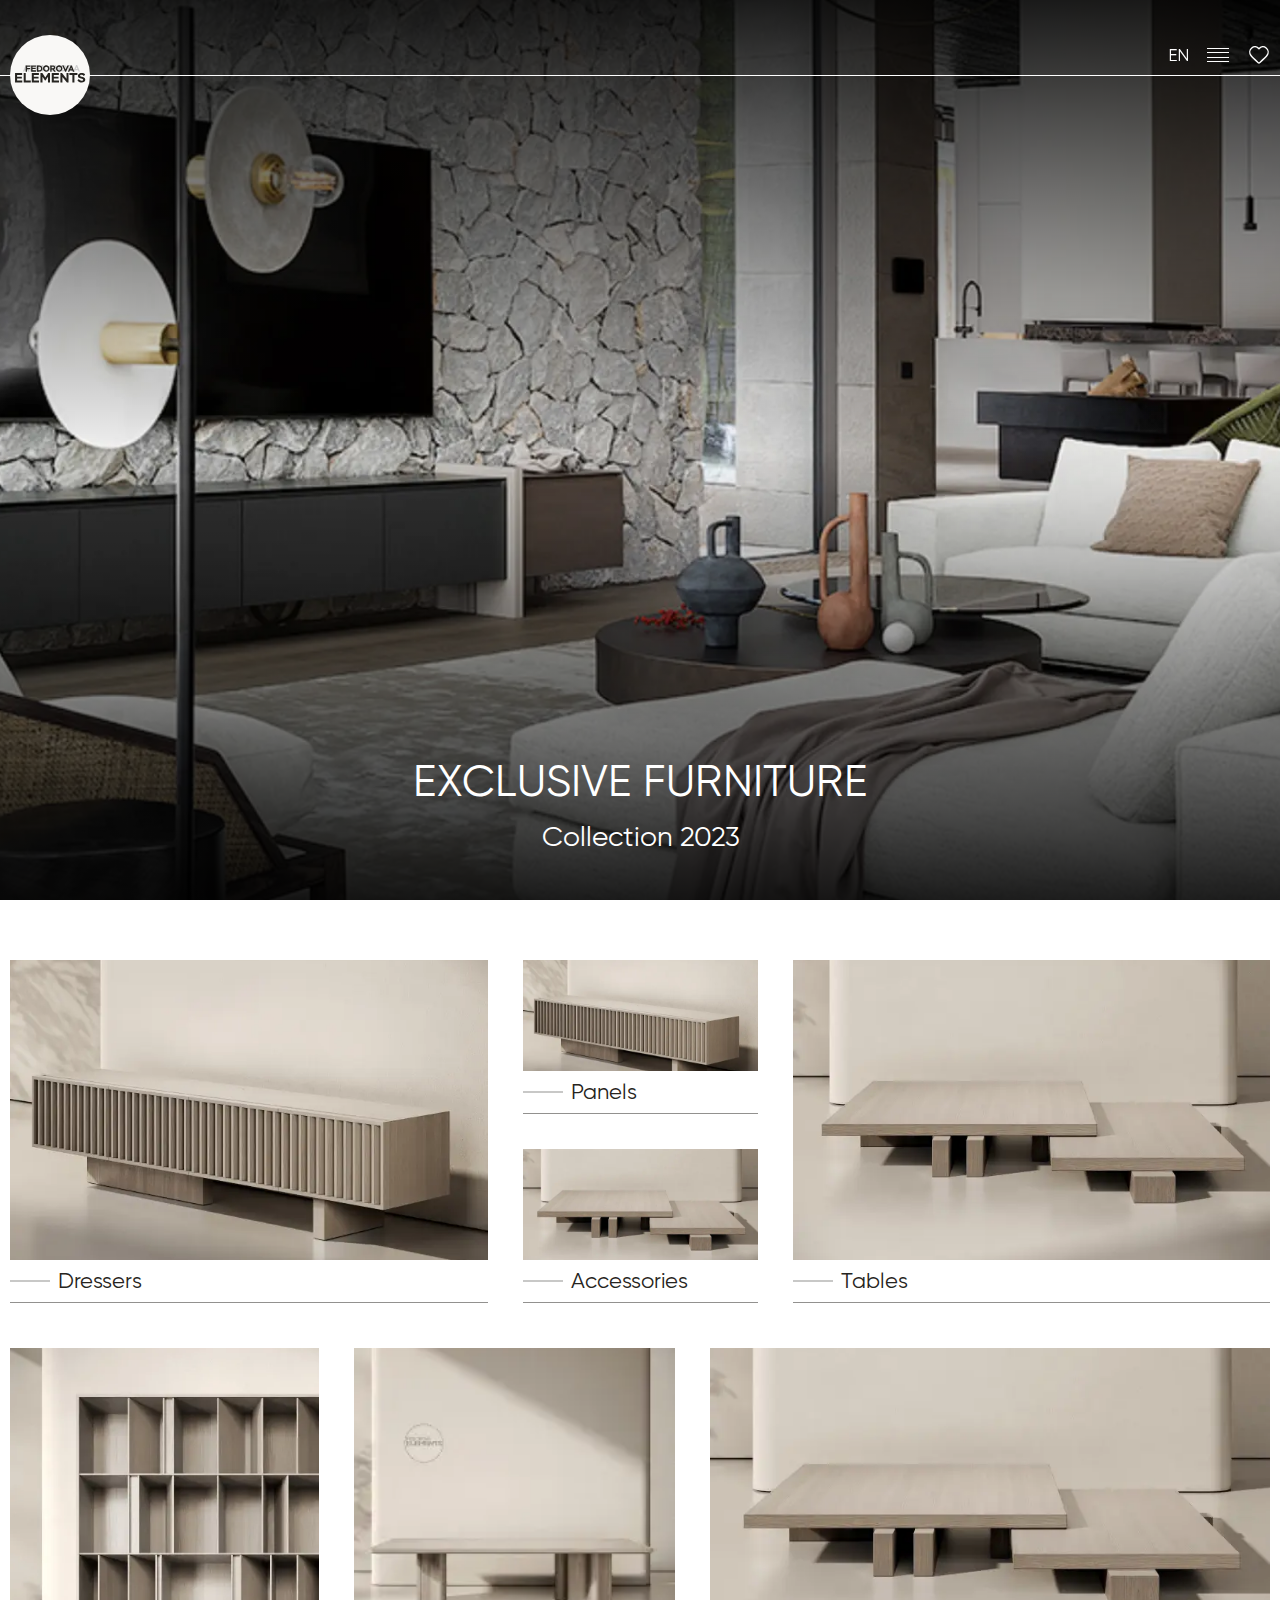
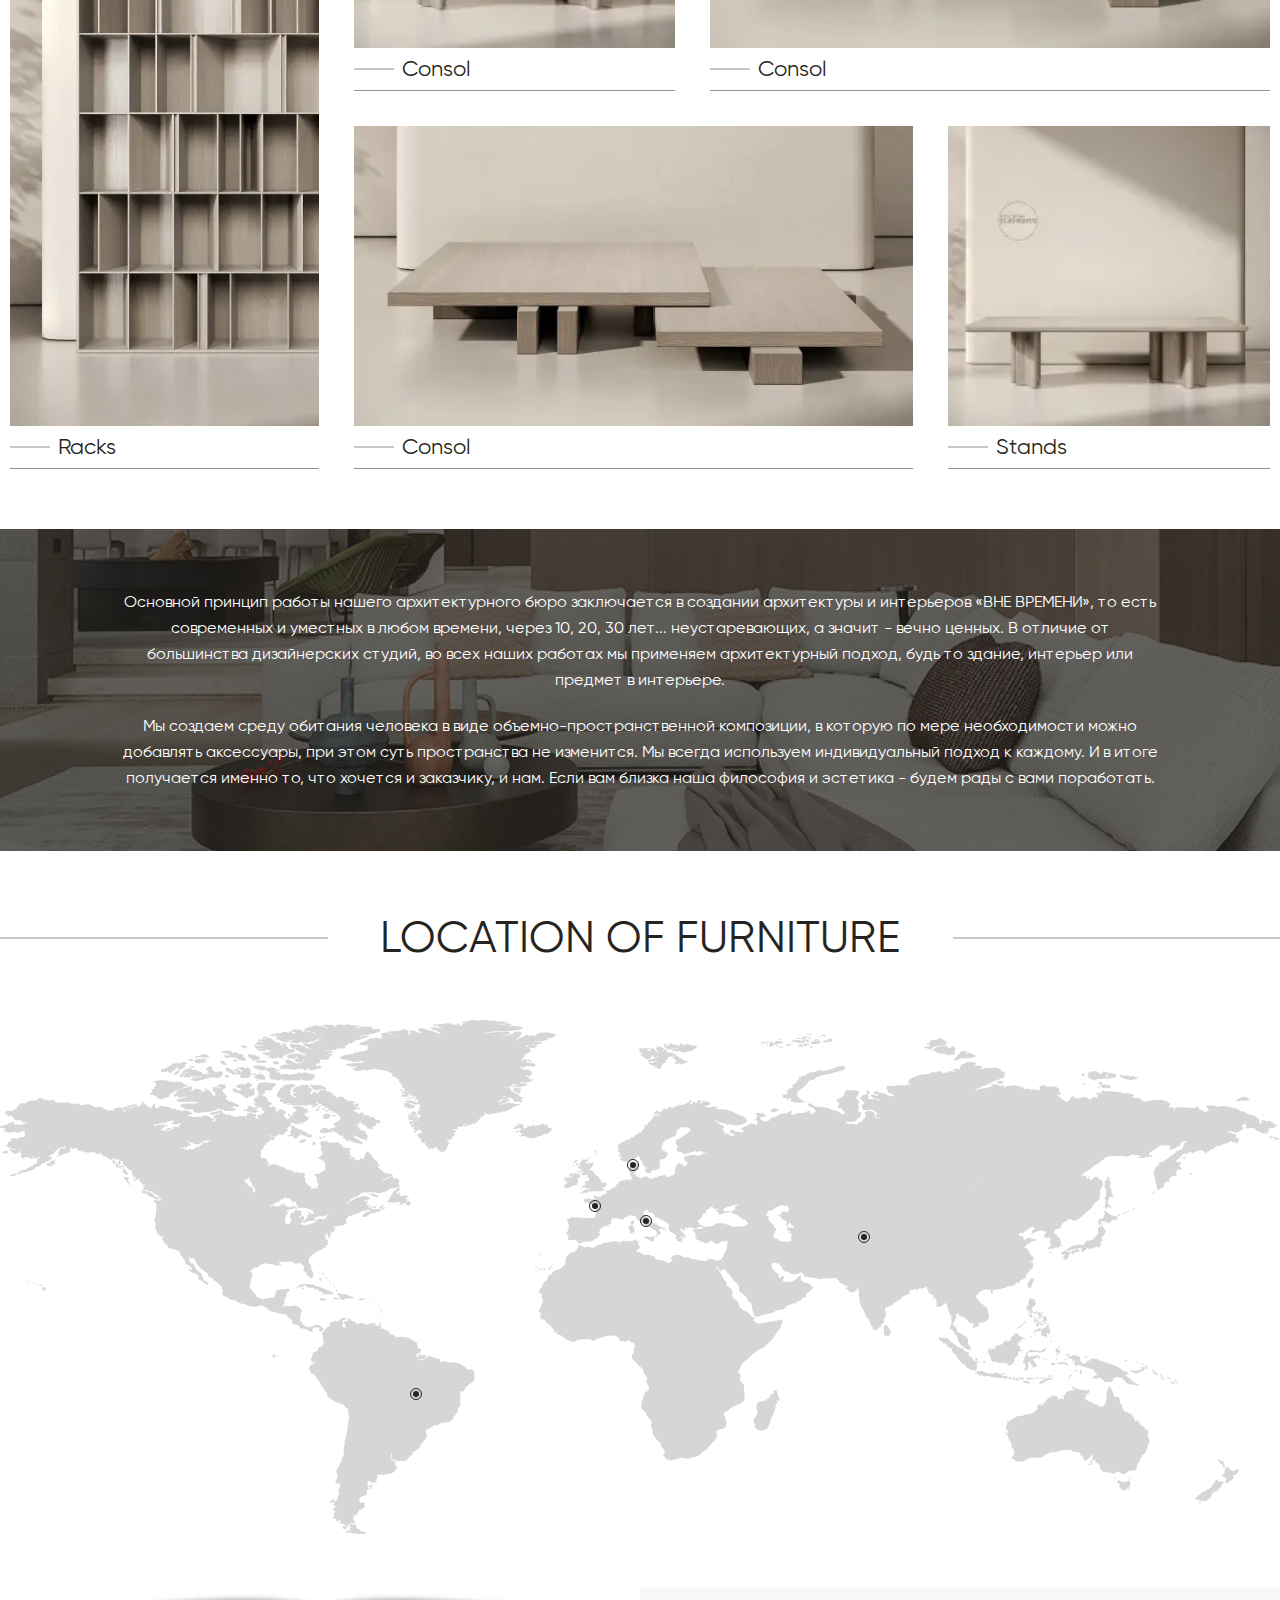
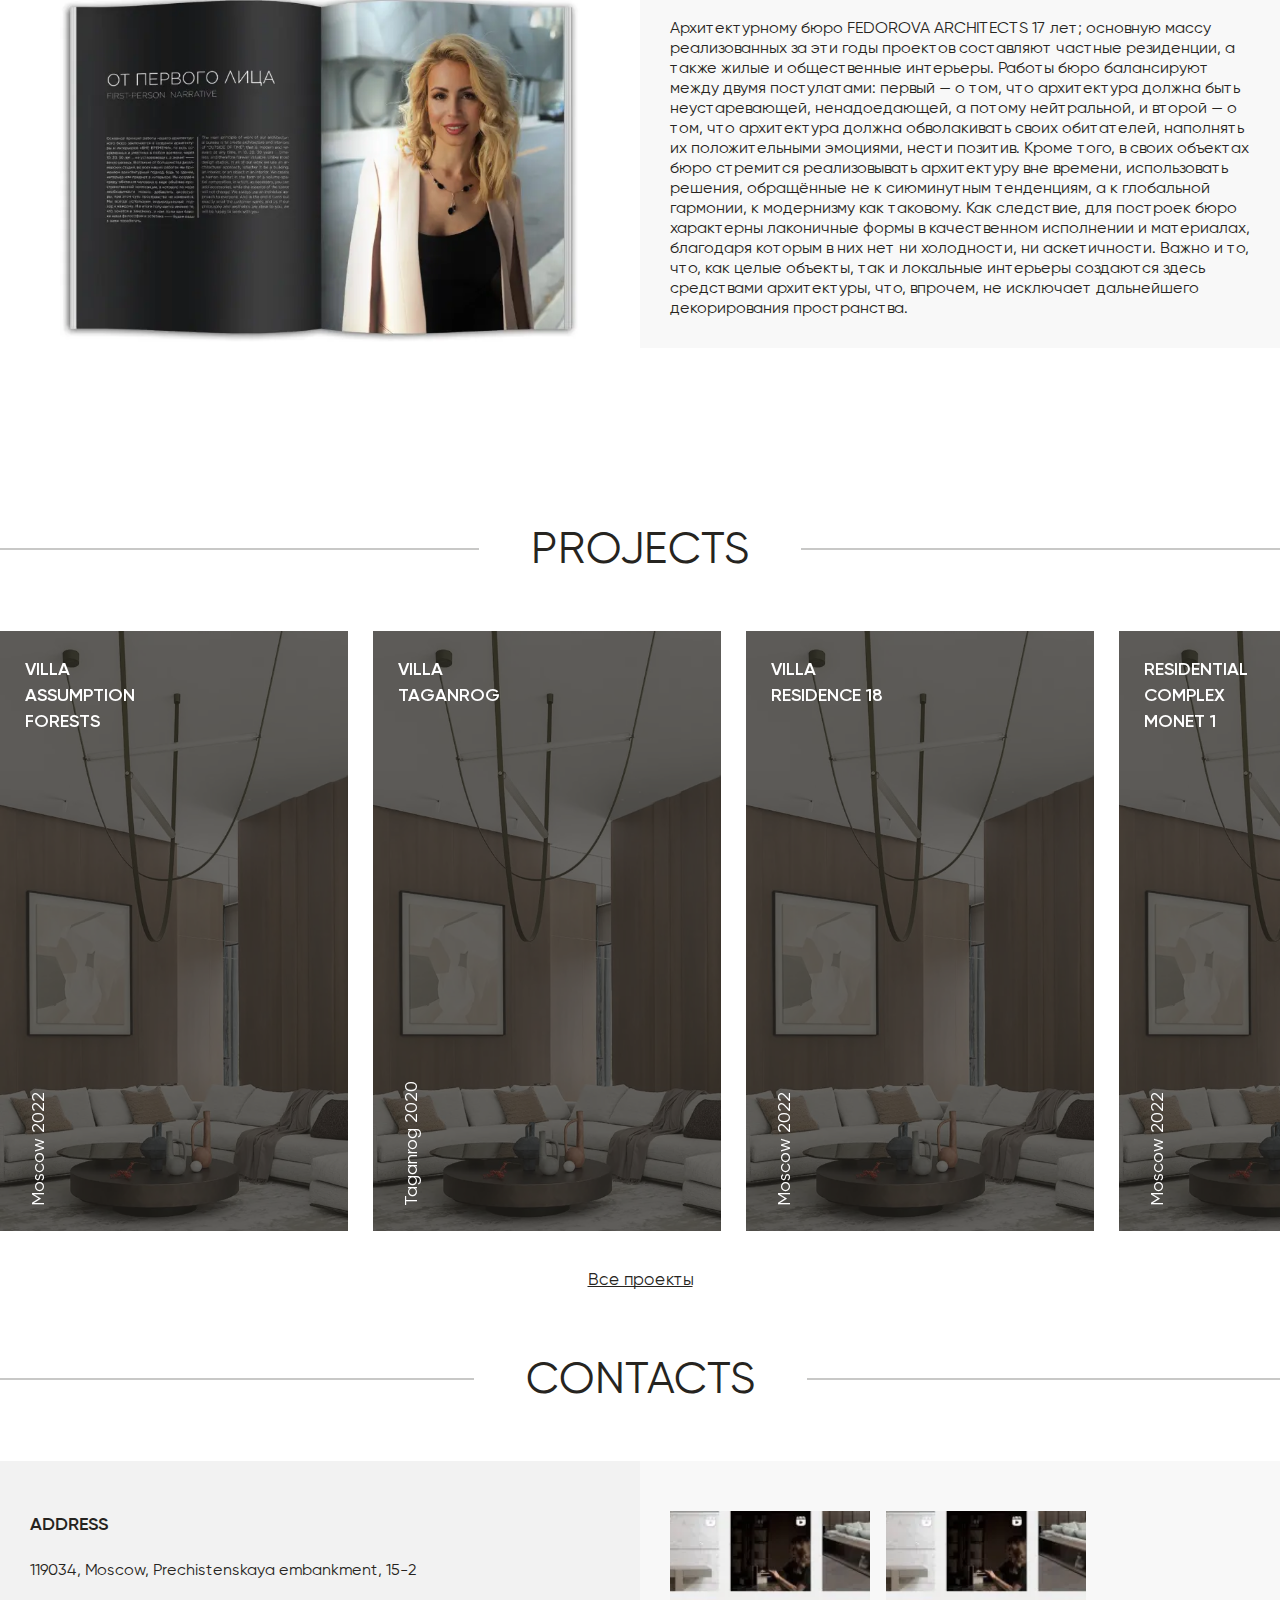
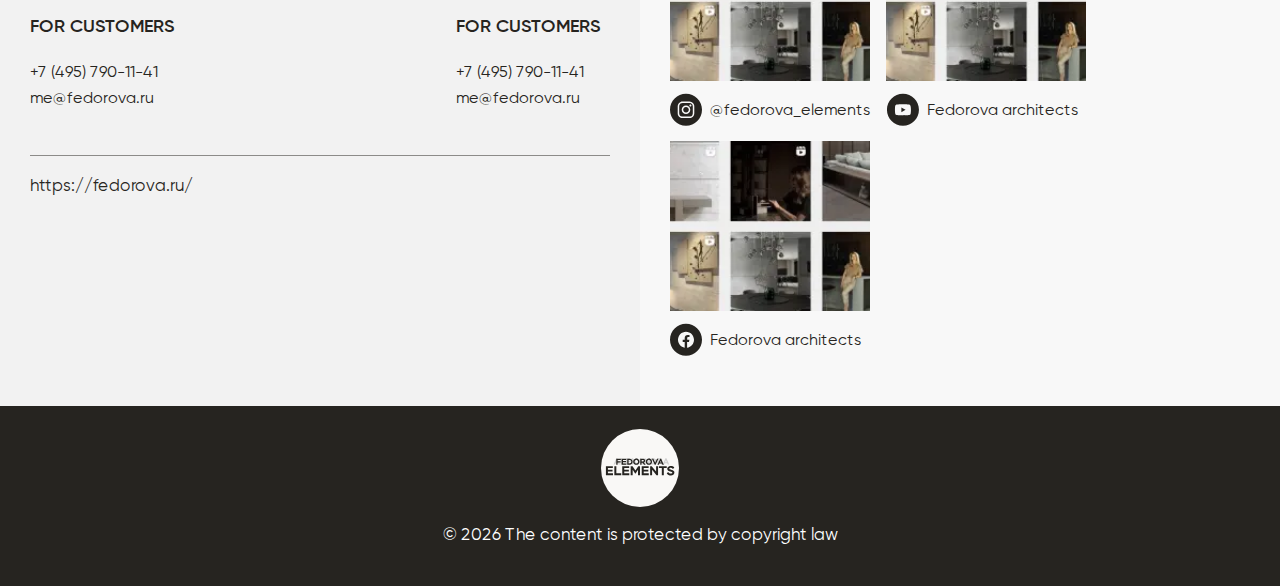
==== pages/index/index.html @ 6fd18b54 "first commit" ====
<!DOCTYPE html>
<html lang="ru">

<head>
    <meta charset="UTF-8" />
    <meta name="viewport" content="width=device-width, user-scalable=no, viewport-fit=cover" />
    <title>Main</title>

    <link rel="apple-touch-icon" sizes="180x180" href="../../img/favicon/apple-touch-icon.png">
    <link rel="icon" type="image/png" sizes="32x32" href="../../img/favicon/favicon-32x32.png">
    <link rel="icon" type="image/png" sizes="16x16" href="../../img/favicon/favicon-16x16.png">
    <link rel="manifest" href="../../img/favicon//site.webmanifest">
    <link rel="mask-icon" href="../../img/favicon/safari-pinned-tab.svg" color="#2f3c40">
    <meta name="msapplication-TileColor" content="#da532c">
    <meta name="theme-color" content="#ffffff">

    <link rel="stylesheet" type="text/css" href="../../fonts/stylesheet.css" />

    <link rel="stylesheet" type="text/css" href="../../libs/swiper/swiper-bundle.min.css" />
    <link rel="stylesheet" type="text/css" href="../../libs/selectric/selectric.css" />
    <link rel="stylesheet" type="text/css" href="../../libs/micromodal/micromodal.css" />
    <link rel="stylesheet" type="text/css" href="../../libs/fancybox/fancybox.css" />

    <link rel="stylesheet" type="text/css" href="../../css/style.css" />
</head>

<body>

    <div class="site-wrapper index-page">
        <header class="header">
            <div class="container">
                <div class="header__inner">
                    <div class="logo">
                        <picture class="picture">
                            <img class="logo-fixed" src="../../img/svg/logo-fixed.svg" alt="logo">
                            <img class="logo-static" src="../../img/svg/logo.svg" alt="logo">
                        </picture>
                    </div>

                    <div class="header-controls">
                        <div class="lang">
                            <span class="lang-text">EN</span>
                        </div>

                        <div class="burger">
                            <div class="burger-line"></div>
                            <div class="burger-line"></div>
                            <div class="burger-line"></div>
                            <div class="burger-line"></div>
                        </div>

                        <a class="btn-favorite">
                            <svg width="23" height="22" viewBox="0 0 23 22" fill="none"
                                xmlns="http://www.w3.org/2000/svg">
                                <path fill-rule="evenodd" clip-rule="evenodd"
                                    d="M11.9494 4.70783C10.1167 2.5652 7.06043 1.98884 4.76414 3.95085C2.46784 5.91285 2.14456 9.19323 3.94785 11.5137C5.30992 13.2664 9.17935 16.785 10.9913 18.402C11.3244 18.6992 11.491 18.8478 11.686 18.9063C11.8553 18.9571 12.0435 18.9571 12.2128 18.9063C12.4078 18.8478 12.5743 18.6992 12.9074 18.402C14.7194 16.785 18.5889 13.2664 19.9509 11.5137C21.7542 9.19323 21.4704 5.89221 19.1346 3.95085C16.7989 2.00948 13.7821 2.5652 11.9494 4.70783Z"
                                    stroke="white" stroke-width="1.375" stroke-linecap="round"
                                    stroke-linejoin="round" />
                            </svg>
                        </a>
                    </div>
                </div>
            </div>
        </header>
        <main class="main">
            <section class="grettings">

                <picture class="picture">
                    <source type="image/webp" srcset="../../img/bg-grettings.webp" />
                    <img src="../../img/bg-grettings.jpg" alt="">
                </picture>

                <div class="greettings__inner">
                    <div class="container">
                        <h1 class="caption caption--two">Exclusive furniture</h1>
                        <h2 class="caption caption--three">Collection 2023</h2>
                    </div>
                </div>

            </section>

            <section class="main-catalog">
                <div class="container">
                    <div class="grid-catalog grid-catalog-top">
                        <div class="grid-item">
                            <picture class='picture'>
                                <a href="#"></a>
                                <source type="image/webp" srcset="../../img/pic-catalog1.webp" />
                                <img src="../../img/pic-catalog1.jpg" alt="" />
                            </picture>
                            <span class="grid-item__name">Dressers</span>
                        </div>
                        <div class="grid-item grid-item--small">
                            <picture class='picture'>
                                <a href="#"></a>
                                <source type="image/webp" srcset="../../img/pic-catalog1.webp" />
                                <img src="../../img/pic-catalog1.jpg" alt="" />
                            </picture>
                            <span class="grid-item__name">Panels</span>
                        </div>
                        <div class="grid-item grid-item--small">
                            <picture class='picture'>
                                <a href="#"></a>
                                <source type="image/webp" srcset="../../img/pic-catalog2.webp" />
                                <img src="../../img/pic-catalog2.jpg" alt="" />
                            </picture>
                            <span class="grid-item__name">Accessories </span>
                        </div>
                        <div class="grid-item">
                            <picture class='picture'>
                                <a href="#"></a>
                                <source type="image/webp" srcset="../../img/pic-catalog2.webp" />
                                <img src="../../img/pic-catalog2.jpg" alt="" />
                            </picture>
                            <span class="grid-item__name">Tables</span>
                        </div>
                    </div>
                    <div class="grid-catalog grid-catalog-bottom">
                        <div class="grid-item grid-col-1">
                            <picture class='picture'>
                                <a href="#"></a>
                                <source type="image/webp" srcset="../../img/pic-catalog3.webp" />
                                <img src="../../img/pic-catalog3.jpg" alt="" />
                            </picture>
                            <span class="grid-item__name">Racks</span>
                        </div>
                        <div class="grid-item grid-col-2">
                            <picture class='picture'>
                                <a href="#"></a>
                                <source type="image/webp" srcset="../../img/pic-catalog4.webp" />
                                <img src="../../img/pic-catalog4.jpg" alt="" />
                            </picture>
                            <span class="grid-item__name">Consol</span>
                        </div>
                        <div class="grid-item grid-col-3">
                            <picture class='picture'>
                                <a href="#"></a>
                                <source type="image/webp" srcset="../../img/pic-catalog2.webp" />
                                <img src="../../img/pic-catalog2.jpg" alt="" />
                            </picture>
                            <span class="grid-item__name">Consol</span>
                        </div>
                        <div class="grid-item grid-col-4">
                            <picture class='picture'>
                                <a href="#"></a>
                                <source type="image/webp" srcset="../../img/pic-catalog2.webp" />
                                <img src="../../img/pic-catalog2.jpg" alt="" />
                            </picture>
                            <span class="grid-item__name">Consol</span>
                        </div>
                        <div class="grid-item grid-col-5">
                            <picture class='picture'>
                                <a href="#"></a>
                                <source type="image/webp" srcset="../../img/pic-catalog4.webp" />
                                <img src="../../img/pic-catalog4.jpg" alt="" />
                            </picture>
                            <span class="grid-item__name">Stands</span>
                        </div>
                    </div>
                </div>
            </section>

            <section class="text-simple" style="background-image: url(../../img/pic-text-simple2.webp);">
                <div class="container">
                    <div class="text-simple__content">
                        <p>Основной принцип работы нашего архитектурного бюро заключается в создании архитектуры и
                            интерьеров «ВНЕ ВРЕМЕНИ», то есть современных и уместных в любом времени, через 10, 20, 30
                            лет... неустаревающих, а значит - вечно ценных. В отличие от большинства дизайнерских
                            студий, во всех наших работах мы применяем архитектурный подход, будь то здание, интерьер
                            или предмет в интерьере.</p>

                        <p>Мы создаем среду обитания человека в виде объемно-пространственной композиции, в которую по
                            мере необходимости можно добавлять аксессуары, при этом суть пространства не изменится. Мы
                            всегда используем индивидуальный подход к каждому. И в итоге получается именно то, что
                            хочется и заказчику, и нам. Если вам близка наша философия и эстетика - будем рады с вами
                            поработать.</p>

                    </div>
                </div>
            </section>

            <section class="word-section">
                <div class="title-section">
                    <h2 class="caption caption--two">location of furniture</h2>
                </div>

                <div class="word-map">

                    <picture class="picture word-map__picture">
                        <img src="../../img/svg/map-word.svg" alt="">
                    </picture>

                    <div class="design-invis">
                        <div class="design-invis__item" style="left:32%;bottom:26%">
                            <div class="circle"></div>

                            <div class="designer-info">
                                <div class="designer-info__head">
                                    <button class="designer-info__close">
                                        <svg width="7" height="7" viewBox="0 0 7 7" fill="none"
                                            xmlns="http://www.w3.org/2000/svg">
                                            <path
                                                d="M0.244769 6.00468C0.11378 5.87743 0.117522 5.66036 0.244769 5.53312L2.63999 3.13415L0.244769 0.738924C0.117522 0.611677 0.117522 0.398353 0.244769 0.267364C0.372015 0.132632 0.592825 0.136375 0.720071 0.267364L3.1153 2.66259L5.51052 0.267364C5.63777 0.136375 5.85483 0.136375 5.98582 0.267364C6.11681 0.39461 6.11307 0.611677 5.98582 0.738924L3.5906 3.13415L5.98582 5.53312C6.11307 5.66036 6.11307 5.87369 5.98582 6.00468C5.85858 6.13567 5.63777 6.13192 5.51052 6.00468L3.1153 3.60945L0.720071 6.00468C0.592825 6.13192 0.375758 6.13192 0.244769 6.00468Z"
                                                fill="#262420" fill-opacity="0.5" />
                                        </svg>
                                    </button>
                                </div>

                                <div class="slider-picture">
                                    <div class="swiper-wrapper">
                                        <div class="swiper-slide">
                                            <picture class="picture designer-info__picture">
                                                <a href="../../img/pic-design1.webp" data-fancybox=""></a>
                                                <source type="image/webp" srcset="../../img/pic-design1.webp">
                                                <img src="../../img/pic-design1.jpg" alt="">
                                            </picture>
                                        </div>
                                        <div class="swiper-slide">
                                            <picture class="picture designer-info__picture">
                                                <a href="../../img/pic-design1.webp" data-fancybox=""></a>
                                                <source type="image/webp" srcset="../../img/pic-design1.webp">
                                                <img src="../../img/pic-design1.jpg" alt="">
                                            </picture>
                                        </div>
                                        <div class="swiper-slide">
                                            <picture class="picture designer-info__picture">
                                                <a href="../../img/pic-design1.webp" data-fancybox=""></a>
                                                <source type="image/webp" srcset="../../img/pic-design1.webp">
                                                <img src="../../img/pic-design1.jpg" alt="">
                                            </picture>
                                        </div>
                                    </div>
                                    <div class="swiper-pagination"></div>
                                </div>

                                <div class="designer-info__text">
                                    <span class="caption">Вилла Twin TWO</span>
                                    <p>Франция, 2020</p>
                                    <a href="#" class="designer-info__arrow">
                                        <svg width="8" height="14" viewBox="0 0 8 14" fill="none"
                                            xmlns="http://www.w3.org/2000/svg">
                                            <path
                                                d="M7.63278 7.05029C7.63278 7.24561 7.55466 7.41748 7.40622 7.56592L1.21872 13.6206C1.07809 13.7612 0.906219 13.8315 0.703094 13.8315C0.304657 13.8315 -0.00784302 13.5269 -0.00784302 13.1206C-0.00784302 12.9175 0.070282 12.7456 0.195282 12.6128L5.88278 7.05029L0.195282 1.48779C0.070282 1.35498 -0.00784302 1.17529 -0.00784302 0.97998C-0.00784302 0.57373 0.304657 0.269043 0.703094 0.269043C0.906219 0.269043 1.07809 0.339355 1.21872 0.472168L7.40622 6.53467C7.55466 6.67529 7.63278 6.85498 7.63278 7.05029Z"
                                                fill="#262420" />
                                        </svg>
                                    </a>
                                </div>
                            </div>
                        </div>
                        <div class="design-invis__item" style="left:46%;top:35%">
                            <div class="circle"></div>

                            <div class="designer-info">
                                <div class="designer-info__head">
                                    <button class="designer-info__close">
                                        <svg width="7" height="7" viewBox="0 0 7 7" fill="none"
                                            xmlns="http://www.w3.org/2000/svg">
                                            <path
                                                d="M0.244769 6.00468C0.11378 5.87743 0.117522 5.66036 0.244769 5.53312L2.63999 3.13415L0.244769 0.738924C0.117522 0.611677 0.117522 0.398353 0.244769 0.267364C0.372015 0.132632 0.592825 0.136375 0.720071 0.267364L3.1153 2.66259L5.51052 0.267364C5.63777 0.136375 5.85483 0.136375 5.98582 0.267364C6.11681 0.39461 6.11307 0.611677 5.98582 0.738924L3.5906 3.13415L5.98582 5.53312C6.11307 5.66036 6.11307 5.87369 5.98582 6.00468C5.85858 6.13567 5.63777 6.13192 5.51052 6.00468L3.1153 3.60945L0.720071 6.00468C0.592825 6.13192 0.375758 6.13192 0.244769 6.00468Z"
                                                fill="#262420" fill-opacity="0.5" />
                                        </svg>
                                    </button>
                                </div>

                                <div class="slider-picture">
                                    <div class="swiper-wrapper">
                                        <div class="swiper-slide">
                                            <picture class="picture designer-info__picture">
                                                <a href="../../img/pic-design1.webp" data-fancybox=""></a>
                                                <source type="image/webp" srcset="../../img/pic-design1.webp">
                                                <img src="../../img/pic-design1.jpg" alt="">
                                            </picture>
                                        </div>
                                        <div class="swiper-slide">
                                            <picture class="picture designer-info__picture">
                                                <a href="../../img/pic-design1.webp" data-fancybox=""></a>
                                                <source type="image/webp" srcset="../../img/pic-design1.webp">
                                                <img src="../../img/pic-design1.jpg" alt="">
                                            </picture>
                                        </div>
                                        <div class="swiper-slide">
                                            <picture class="picture designer-info__picture">
                                                <a href="../../img/pic-design1.webp" data-fancybox=""></a>
                                                <source type="image/webp" srcset="../../img/pic-design1.webp">
                                                <img src="../../img/pic-design1.jpg" alt="">
                                            </picture>
                                        </div>
                                    </div>
                                    <div class="swiper-pagination"></div>
                                </div>

                                <div class="designer-info__text">
                                    <span class="caption">Вилла Twin TWO</span>
                                    <p>Франция, 2020</p>
                                    <a href="#" class="designer-info__arrow">
                                        <svg width="8" height="14" viewBox="0 0 8 14" fill="none"
                                            xmlns="http://www.w3.org/2000/svg">
                                            <path
                                                d="M7.63278 7.05029C7.63278 7.24561 7.55466 7.41748 7.40622 7.56592L1.21872 13.6206C1.07809 13.7612 0.906219 13.8315 0.703094 13.8315C0.304657 13.8315 -0.00784302 13.5269 -0.00784302 13.1206C-0.00784302 12.9175 0.070282 12.7456 0.195282 12.6128L5.88278 7.05029L0.195282 1.48779C0.070282 1.35498 -0.00784302 1.17529 -0.00784302 0.97998C-0.00784302 0.57373 0.304657 0.269043 0.703094 0.269043C0.906219 0.269043 1.07809 0.339355 1.21872 0.472168L7.40622 6.53467C7.55466 6.67529 7.63278 6.85498 7.63278 7.05029Z"
                                                fill="#262420" />
                                        </svg>
                                    </a>
                                </div>
                            </div>
                        </div>
                        <div class="design-invis__item" style="left:49%;top:27%">
                            <div class="circle"></div>

                            <div class="designer-info">
                                <div class="designer-info__head">
                                    <button class="designer-info__close">
                                        <svg width="7" height="7" viewBox="0 0 7 7" fill="none"
                                            xmlns="http://www.w3.org/2000/svg">
                                            <path
                                                d="M0.244769 6.00468C0.11378 5.87743 0.117522 5.66036 0.244769 5.53312L2.63999 3.13415L0.244769 0.738924C0.117522 0.611677 0.117522 0.398353 0.244769 0.267364C0.372015 0.132632 0.592825 0.136375 0.720071 0.267364L3.1153 2.66259L5.51052 0.267364C5.63777 0.136375 5.85483 0.136375 5.98582 0.267364C6.11681 0.39461 6.11307 0.611677 5.98582 0.738924L3.5906 3.13415L5.98582 5.53312C6.11307 5.66036 6.11307 5.87369 5.98582 6.00468C5.85858 6.13567 5.63777 6.13192 5.51052 6.00468L3.1153 3.60945L0.720071 6.00468C0.592825 6.13192 0.375758 6.13192 0.244769 6.00468Z"
                                                fill="#262420" fill-opacity="0.5" />
                                        </svg>
                                    </button>
                                </div>

                                <div class="slider-picture">
                                    <div class="swiper-wrapper">
                                        <div class="swiper-slide">
                                            <picture class="picture designer-info__picture">
                                                <a href="../../img/pic-design1.webp" data-fancybox=""></a>
                                                <source type="image/webp" srcset="../../img/pic-design1.webp">
                                                <img src="../../img/pic-design1.jpg" alt="">
                                            </picture>
                                        </div>
                                        <div class="swiper-slide">
                                            <picture class="picture designer-info__picture">
                                                <a href="../../img/pic-design1.webp" data-fancybox=""></a>
                                                <source type="image/webp" srcset="../../img/pic-design1.webp">
                                                <img src="../../img/pic-design1.jpg" alt="">
                                            </picture>
                                        </div>
                                        <div class="swiper-slide">
                                            <picture class="picture designer-info__picture">
                                                <a href="../../img/pic-design1.webp" data-fancybox=""></a>
                                                <source type="image/webp" srcset="../../img/pic-design1.webp">
                                                <img src="../../img/pic-design1.jpg" alt="">
                                            </picture>
                                        </div>
                                    </div>
                                    <div class="swiper-pagination"></div>
                                </div>

                                <div class="designer-info__text">
                                    <span class="caption">Вилла Twin TWO</span>
                                    <p>Франция, 2020</p>
                                    <a href="#" class="designer-info__arrow">
                                        <svg width="8" height="14" viewBox="0 0 8 14" fill="none"
                                            xmlns="http://www.w3.org/2000/svg">
                                            <path
                                                d="M7.63278 7.05029C7.63278 7.24561 7.55466 7.41748 7.40622 7.56592L1.21872 13.6206C1.07809 13.7612 0.906219 13.8315 0.703094 13.8315C0.304657 13.8315 -0.00784302 13.5269 -0.00784302 13.1206C-0.00784302 12.9175 0.070282 12.7456 0.195282 12.6128L5.88278 7.05029L0.195282 1.48779C0.070282 1.35498 -0.00784302 1.17529 -0.00784302 0.97998C-0.00784302 0.57373 0.304657 0.269043 0.703094 0.269043C0.906219 0.269043 1.07809 0.339355 1.21872 0.472168L7.40622 6.53467C7.55466 6.67529 7.63278 6.85498 7.63278 7.05029Z"
                                                fill="#262420" />
                                        </svg>
                                    </a>
                                </div>
                            </div>
                        </div>
                        <div class="design-invis__item" style="left:50%;top:38%">
                            <div class="circle"></div>

                            <div class="designer-info">
                                <div class="designer-info__head">
                                    <button class="designer-info__close">
                                        <svg width="7" height="7" viewBox="0 0 7 7" fill="none"
                                            xmlns="http://www.w3.org/2000/svg">
                                            <path
                                                d="M0.244769 6.00468C0.11378 5.87743 0.117522 5.66036 0.244769 5.53312L2.63999 3.13415L0.244769 0.738924C0.117522 0.611677 0.117522 0.398353 0.244769 0.267364C0.372015 0.132632 0.592825 0.136375 0.720071 0.267364L3.1153 2.66259L5.51052 0.267364C5.63777 0.136375 5.85483 0.136375 5.98582 0.267364C6.11681 0.39461 6.11307 0.611677 5.98582 0.738924L3.5906 3.13415L5.98582 5.53312C6.11307 5.66036 6.11307 5.87369 5.98582 6.00468C5.85858 6.13567 5.63777 6.13192 5.51052 6.00468L3.1153 3.60945L0.720071 6.00468C0.592825 6.13192 0.375758 6.13192 0.244769 6.00468Z"
                                                fill="#262420" fill-opacity="0.5" />
                                        </svg>
                                    </button>
                                </div>

                                <div class="slider-picture">
                                    <div class="swiper-wrapper">
                                        <div class="swiper-slide">
                                            <picture class="picture designer-info__picture">
                                                <a href="../../img/pic-design1.webp" data-fancybox=""></a>
                                                <source type="image/webp" srcset="../../img/pic-design1.webp">
                                                <img src="../../img/pic-design1.jpg" alt="">
                                            </picture>
                                        </div>
                                        <div class="swiper-slide">
                                            <picture class="picture designer-info__picture">
                                                <a href="../../img/pic-design1.webp" data-fancybox=""></a>
                                                <source type="image/webp" srcset="../../img/pic-design1.webp">
                                                <img src="../../img/pic-design1.jpg" alt="">
                                            </picture>
                                        </div>
                                        <div class="swiper-slide">
                                            <picture class="picture designer-info__picture">
                                                <a href="../../img/pic-design1.webp" data-fancybox=""></a>
                                                <source type="image/webp" srcset="../../img/pic-design1.webp">
                                                <img src="../../img/pic-design1.jpg" alt="">
                                            </picture>
                                        </div>
                                    </div>
                                    <div class="swiper-pagination"></div>
                                </div>

                                <div class="designer-info__text">
                                    <span class="caption">Вилла Twin TWO</span>
                                    <p>Франция, 2020</p>
                                    <a href="#" class="designer-info__arrow">
                                        <svg width="8" height="14" viewBox="0 0 8 14" fill="none"
                                            xmlns="http://www.w3.org/2000/svg">
                                            <path
                                                d="M7.63278 7.05029C7.63278 7.24561 7.55466 7.41748 7.40622 7.56592L1.21872 13.6206C1.07809 13.7612 0.906219 13.8315 0.703094 13.8315C0.304657 13.8315 -0.00784302 13.5269 -0.00784302 13.1206C-0.00784302 12.9175 0.070282 12.7456 0.195282 12.6128L5.88278 7.05029L0.195282 1.48779C0.070282 1.35498 -0.00784302 1.17529 -0.00784302 0.97998C-0.00784302 0.57373 0.304657 0.269043 0.703094 0.269043C0.906219 0.269043 1.07809 0.339355 1.21872 0.472168L7.40622 6.53467C7.55466 6.67529 7.63278 6.85498 7.63278 7.05029Z"
                                                fill="#262420" />
                                        </svg>
                                    </a>
                                </div>
                            </div>
                        </div>
                        <div class="design-invis__item" style="right:32%;top:41%">
                            <div class="circle"></div>

                            <div class="designer-info">
                                <div class="designer-info__head">
                                    <button class="designer-info__close">
                                        <svg width="7" height="7" viewBox="0 0 7 7" fill="none"
                                            xmlns="http://www.w3.org/2000/svg">
                                            <path
                                                d="M0.244769 6.00468C0.11378 5.87743 0.117522 5.66036 0.244769 5.53312L2.63999 3.13415L0.244769 0.738924C0.117522 0.611677 0.117522 0.398353 0.244769 0.267364C0.372015 0.132632 0.592825 0.136375 0.720071 0.267364L3.1153 2.66259L5.51052 0.267364C5.63777 0.136375 5.85483 0.136375 5.98582 0.267364C6.11681 0.39461 6.11307 0.611677 5.98582 0.738924L3.5906 3.13415L5.98582 5.53312C6.11307 5.66036 6.11307 5.87369 5.98582 6.00468C5.85858 6.13567 5.63777 6.13192 5.51052 6.00468L3.1153 3.60945L0.720071 6.00468C0.592825 6.13192 0.375758 6.13192 0.244769 6.00468Z"
                                                fill="#262420" fill-opacity="0.5" />
                                        </svg>
                                    </button>
                                </div>

                                <div class="slider-picture">
                                    <div class="swiper-wrapper">
                                        <div class="swiper-slide">
                                            <picture class="picture designer-info__picture">
                                                <a href="../../img/pic-design1.webp" data-fancybox=""></a>
                                                <source type="image/webp" srcset="../../img/pic-design1.webp">
                                                <img src="../../img/pic-design1.jpg" alt="">
                                            </picture>
                                        </div>
                                        <div class="swiper-slide">
                                            <picture class="picture designer-info__picture">
                                                <a href="../../img/pic-design1.webp" data-fancybox=""></a>
                                                <source type="image/webp" srcset="../../img/pic-design1.webp">
                                                <img src="../../img/pic-design1.jpg" alt="">
                                            </picture>
                                        </div>
                                        <div class="swiper-slide">
                                            <picture class="picture designer-info__picture">
                                                <a href="../../img/pic-design1.webp" data-fancybox=""></a>
                                                <source type="image/webp" srcset="../../img/pic-design1.webp">
                                                <img src="../../img/pic-design1.jpg" alt="">
                                            </picture>
                                        </div>
                                    </div>
                                    <div class="swiper-pagination"></div>
                                </div>

                                <div class="designer-info__text">
                                    <span class="caption">Вилла Twin TWO</span>
                                    <p>Франция, 2020</p>
                                    <a href="#" class="designer-info__arrow">
                                        <svg width="8" height="14" viewBox="0 0 8 14" fill="none"
                                            xmlns="http://www.w3.org/2000/svg">
                                            <path
                                                d="M7.63278 7.05029C7.63278 7.24561 7.55466 7.41748 7.40622 7.56592L1.21872 13.6206C1.07809 13.7612 0.906219 13.8315 0.703094 13.8315C0.304657 13.8315 -0.00784302 13.5269 -0.00784302 13.1206C-0.00784302 12.9175 0.070282 12.7456 0.195282 12.6128L5.88278 7.05029L0.195282 1.48779C0.070282 1.35498 -0.00784302 1.17529 -0.00784302 0.97998C-0.00784302 0.57373 0.304657 0.269043 0.703094 0.269043C0.906219 0.269043 1.07809 0.339355 1.21872 0.472168L7.40622 6.53467C7.55466 6.67529 7.63278 6.85498 7.63278 7.05029Z"
                                                fill="#262420" />
                                        </svg>
                                    </a>
                                </div>
                            </div>
                        </div>
                    </div>
                </div>

                <div class="magazine-section">
                    <div class="magazine-block">
                        <div class="magazine-block__picture">
                            <picture class='picture'>
                                <source type="image/webp" srcset="../../img/pic-book.webp" />
                                <img src="../../img/pic-book.jpg" alt="" />
                            </picture>
                        </div>

                        <div class="magazine-block__text">
                            <p>Архитектурному бюро FEDOROVA ARCHITECTS 17 лет; основную массу реализованных за эти годы
                                проектов составляют частные резиденции, а также жилые и общественные интерьеры. Работы
                                бюро балансируют между двумя постулатами: первый — о том, что архитектура должна быть
                                неустаревающей, ненадоедающей, а потому нейтральной, и второй — о том, что архитектура
                                должна обволакивать своих обитателей, наполнять их положительными эмоциями, нести
                                позитив. Кроме того, в своих объектах бюро стремится реализовывать архитектуру вне
                                времени, использовать решения, обращённые не к сиюминутным тенденциям, а к глобальной
                                гармонии, к модернизму как таковому. Как следствие, для построек бюро характерны
                                лаконичные формы в качественном исполнении и материалах, благодаря которым в них нет ни
                                холодности, ни аскетичности. Важно и то, что, как целые объекты, так и локальные
                                интерьеры создаются здесь средствами архитектуры, что, впрочем, не исключает дальнейшего
                                декорирования пространства.</p>
                        </div>
                    </div>
                </div>
            </section>

            <section class="projects-section">
                <div class="title-section">
                    <h2 class="caption caption--two">projects</h2>
                </div>

                <div class="projects-slider swaiper">
                    <div class="swiper-wrapper">
                        <div class="swiper-slide">
                            <a href="#"></a>
                            <div class="projects-slider__content">
                                <span class="projects-slider__name">Villa
                                    Assumption
                                    forests</span>

                                <span class="projects-slider__desc">Moscow 2022</span>
                            </div>

                            <picture class='picture'>
                                <source type="image/webp" srcset="../../img/pic-projects1.webp" />
                                <img src="../../img/pic-projects1.jpg" alt="" />
                            </picture>
                        </div>
                        <div class="swiper-slide">
                            <a href="#"></a>
                            <div class="projects-slider__content">
                                <span class="projects-slider__name">Villa
                                    Taganrog</span>

                                <span class="projects-slider__desc">Taganrog 2020</span>
                            </div>

                            <picture class='picture'>
                                <source type="image/webp" srcset="../../img/pic-projects1.webp" />
                                <img src="../../img/pic-projects1.jpg" alt="" />
                            </picture>
                        </div>
                        <div class="swiper-slide">
                            <a href="#"></a>
                            <div class="projects-slider__content">
                                <span class="projects-slider__name">Villa
                                    Residence 18</span>

                                <span class="projects-slider__desc">Moscow 2022</span>
                            </div>

                            <picture class='picture'>
                                <source type="image/webp" srcset="../../img/pic-projects1.webp" />
                                <img src="../../img/pic-projects1.jpg" alt="" />
                            </picture>
                        </div>
                        <div class="swiper-slide">
                            <a href="#"></a>
                            <div class="projects-slider__content">
                                <span class="projects-slider__name">residential
                                    complex
                                    Monet 1</span>

                                <span class="projects-slider__desc">Moscow 2022</span>
                            </div>

                            <picture class='picture'>
                                <source type="image/webp" srcset="../../img/pic-projects1.webp" />
                                <img src="../../img/pic-projects1.jpg" alt="" />
                            </picture>
                        </div>
                        <div class="swiper-slide">
                            <a href="#"></a>
                            <div class="projects-slider__content">
                                <span class="projects-slider__name">Villa
                                    Assumption
                                    forests</span>

                                <span class="projects-slider__desc">Moscow 2022</span>
                            </div>

                            <picture class='picture'>
                                <source type="image/webp" srcset="../../img/pic-projects1.webp" />
                                <img src="../../img/pic-projects1.jpg" alt="" />
                            </picture>
                        </div>
                    </div>
                </div>

                <div class="projects-section__controls">
                    <a href="#">Все проекты</a>
                </div>
            </section>

            <section class="contacts-section">
                <div class="title-section">
                    <h2 class="caption caption--two">Contacts</h2>
                </div>

                <div class="contacts-section__left">
                    <div class="contacts-col">
                        <span class="contacts-col__title">address</span>
                        <span class="contacts-col__txt">119034, Moscow,
                            Prechistenskaya
                            embankment, 15-2</span>
                    </div>
                    <div class="contacts-col">
                        <span class="contacts-col__title">FOR CUSTOMERS</span>
                        <a href="tel:74957901141">+7 (495) 790-11-41</a>
                        <a href="mailto:me@fedorova.ru">me@fedorova.ru</a>
                    </div>
                    <div class="contacts-col">
                        <span class="contacts-col__title">FOR CUSTOMERS</span>
                        <a href="tel:74957901141">+7 (495) 790-11-41</a>
                        <a href="mailto:me@fedorova.ru">me@fedorova.ru</a>
                    </div>

                    <div class="contacts-row">
                        <a href="https://fedorova.ru/">https://fedorova.ru/</a>
                    </div>
                </div>
                <div class="contacts-section__right">
                    <ul>
                        <li>
                            <picture class='picture'>
                                <source type="image/webp" srcset="../../img/pic-contacts.webp" />
                                <img src="../../img/pic-contacts.jpg" alt="" />
                            </picture>
                            <div class="link">
                                <svg width="32" height="33" viewBox="0 0 32 33" fill="none"
                                    xmlns="http://www.w3.org/2000/svg">
                                    <path
                                        d="M16 19.5945C14.5 19.5945 13.2 18.3945 13.2 16.7945C13.2 15.2945 14.4 13.9945 16 13.9945C17.5 13.9945 18.8 15.1945 18.8 16.7945C18.8 18.2945 17.5 19.5945 16 19.5945Z"
                                        fill="#262420" />
                                    <path fill-rule="evenodd" clip-rule="evenodd"
                                        d="M19.4 9.99452H12.6C11.8 10.0945 11.4 10.1945 11.1 10.2945C10.7 10.3945 10.4 10.5945 10.1 10.8945C9.86261 11.1319 9.75045 11.3693 9.61489 11.6562C9.57916 11.7318 9.5417 11.8111 9.5 11.8945C9.48453 11.9409 9.46667 11.9897 9.44752 12.042C9.34291 12.3279 9.2 12.7183 9.2 13.3945V20.1945C9.3 20.9945 9.4 21.3945 9.5 21.6945C9.6 22.0945 9.8 22.3945 10.1 22.6945C10.3374 22.9319 10.5748 23.0441 10.8617 23.1796C10.9374 23.2154 11.0165 23.2528 11.1 23.2945C11.1464 23.31 11.1952 23.3279 11.2475 23.347C11.5333 23.4516 11.9238 23.5945 12.6 23.5945H19.4C20.2 23.4945 20.6 23.3945 20.9 23.2945C21.3 23.1945 21.6 22.9945 21.9 22.6945C22.1374 22.4571 22.2495 22.2198 22.3851 21.9328C22.4209 21.8572 22.4583 21.778 22.5 21.6945C22.5155 21.6481 22.5333 21.5993 22.5525 21.547C22.6571 21.2612 22.8 20.8708 22.8 20.1945V13.3945C22.7 12.5945 22.6 12.1945 22.5 11.8945C22.4 11.4945 22.2 11.1945 21.9 10.8945C21.6626 10.6571 21.4252 10.545 21.1383 10.4094C21.0627 10.3737 20.9833 10.3362 20.9 10.2945C20.8536 10.2791 20.8048 10.2612 20.7525 10.242C20.4667 10.1374 20.0762 9.99452 19.4 9.99452ZM16 12.4945C13.6 12.4945 11.7 14.3945 11.7 16.7945C11.7 19.1945 13.6 21.0945 16 21.0945C18.4 21.0945 20.3 19.1945 20.3 16.7945C20.3 14.3945 18.4 12.4945 16 12.4945ZM21.4 12.3945C21.4 12.9468 20.9523 13.3945 20.4 13.3945C19.8477 13.3945 19.4 12.9468 19.4 12.3945C19.4 11.8422 19.8477 11.3945 20.4 11.3945C20.9523 11.3945 21.4 11.8422 21.4 12.3945Z"
                                        fill="#262420" />
                                    <path fill-rule="evenodd" clip-rule="evenodd"
                                        d="M0 16.7945C0 7.95797 7.16344 0.794525 16 0.794525C24.8366 0.794525 32 7.95797 32 16.7945C32 25.6311 24.8366 32.7945 16 32.7945C7.16344 32.7945 0 25.6311 0 16.7945ZM12.6 8.49452H19.4C20.3 8.59452 20.9 8.69452 21.4 8.89452C22 9.19452 22.4 9.39452 22.9 9.89452C23.4 10.3945 23.7 10.8945 23.9 11.3945C24.1 11.8945 24.3 12.4945 24.3 13.3945V20.1945C24.2 21.0945 24.1 21.6945 23.9 22.1945C23.6 22.7945 23.4 23.1945 22.9 23.6945C22.4 24.1945 21.9 24.4945 21.4 24.6945C20.9 24.8945 20.3 25.0945 19.4 25.0945H12.6C11.7 24.9945 11.1 24.8945 10.6 24.6945C10 24.3945 9.6 24.1945 9.1 23.6945C8.6 23.1945 8.3 22.6945 8.1 22.1945C7.9 21.6945 7.7 21.0945 7.7 20.1945V13.3945C7.8 12.4945 7.9 11.8945 8.1 11.3945C8.4 10.7945 8.6 10.3945 9.1 9.89452C9.6 9.39452 10.1 9.09452 10.6 8.89452C11.1 8.69452 11.7 8.49452 12.6 8.49452Z"
                                        fill="#262420" />
                                </svg>
                                <a href="#">@fedorova_elements</a>
                            </div>
                        </li>
                        <li>
                            <picture class='picture'>
                                <source type="image/webp" srcset="../../img/pic-contacts.webp" />
                                <img src="../../img/pic-contacts.jpg" alt="" />
                            </picture>
                            <div class="link">
                                <svg width="33" height="33" viewBox="0 0 33 33" fill="none"
                                    xmlns="http://www.w3.org/2000/svg">
                                    <path d="M19.5498 16.7945L15.3498 14.3945V19.1945L19.5498 16.7945Z"
                                        fill="#262420" />
                                    <path fill-rule="evenodd" clip-rule="evenodd"
                                        d="M0.949768 16.7945C0.949768 7.95797 8.11321 0.794525 16.9498 0.794525C25.7863 0.794525 32.9498 7.95797 32.9498 16.7945C32.9498 25.6311 25.7863 32.7945 16.9498 32.7945C8.11321 32.7945 0.949768 25.6311 0.949768 16.7945ZM23.1498 11.4945C23.8498 11.6945 24.3498 12.1945 24.5498 12.8945C24.9498 14.1945 24.9498 16.7945 24.9498 16.7945C24.9498 16.7945 24.9498 19.3945 24.6498 20.6945C24.4498 21.3945 23.9498 21.8945 23.2498 22.0945C21.9498 22.3945 16.9498 22.3945 16.9498 22.3945C16.9498 22.3945 11.8498 22.3945 10.6498 22.0945C9.94977 21.8945 9.44977 21.3945 9.24977 20.6945C8.94977 19.3945 8.94977 16.7945 8.94977 16.7945C8.94977 16.7945 8.94977 14.1945 9.14977 12.8945C9.34976 12.1945 9.84977 11.6945 10.5498 11.4945C11.8498 11.1945 16.8498 11.1945 16.8498 11.1945C16.8498 11.1945 21.9498 11.1945 23.1498 11.4945Z"
                                        fill="#262420" />
                                </svg>
                                <a href="#">Fedorova architects</a>
                            </div>
                        </li>
                        <li>
                            <picture class='picture'>
                                <source type="image/webp" srcset="../../img/pic-contacts.webp" />
                                <img src="../../img/pic-contacts.jpg" alt="" />
                            </picture>
                            <div class="link">
                                <svg width="32" height="33" viewBox="0 0 32 33" fill="none"
                                    xmlns="http://www.w3.org/2000/svg">
                                    <path fill-rule="evenodd" clip-rule="evenodd"
                                        d="M0 16.7945C0 7.95797 7.16344 0.794525 16 0.794525C24.8366 0.794525 32 7.95797 32 16.7945C32 25.6311 24.8366 32.7945 16 32.7945C7.16344 32.7945 0 25.6311 0 16.7945ZM16 8.79453C20.4 8.79453 24 12.3945 24 16.7945C24 20.7945 21.1 24.1945 17.1 24.7945V19.0945H19L19.4 16.7945H17.2V15.2945C17.2 14.6945 17.5 14.0945 18.5 14.0945H19.5V12.0945C19.5 12.0945 18.6 11.8945 17.7 11.8945C15.9 11.8945 14.7 12.9945 14.7 14.9945V16.7945H12.7V19.0945H14.7V24.6945C10.9 24.0945 8 20.7945 8 16.7945C8 12.3945 11.6 8.79453 16 8.79453Z"
                                        fill="#262420" />
                                </svg>
                                <a href="#">Fedorova architects</a>
                            </div>
                        </li>
                        <li class="mobile">
                            <picture class='picture'>
                                <source type="image/webp" srcset="../../img/pic-contacts.webp" />
                                <img src="../../img/pic-contacts.jpg" alt="" />
                            </picture>
                            <div class="link">
                                <svg width="32" height="33" viewBox="0 0 32 33" fill="none"
                                    xmlns="http://www.w3.org/2000/svg">
                                    <path fill-rule="evenodd" clip-rule="evenodd"
                                        d="M0 16.7945C0 7.95797 7.16344 0.794525 16 0.794525C24.8366 0.794525 32 7.95797 32 16.7945C32 25.6311 24.8366 32.7945 16 32.7945C7.16344 32.7945 0 25.6311 0 16.7945ZM16 8.79453C20.4 8.79453 24 12.3945 24 16.7945C24 20.7945 21.1 24.1945 17.1 24.7945V19.0945H19L19.4 16.7945H17.2V15.2945C17.2 14.6945 17.5 14.0945 18.5 14.0945H19.5V12.0945C19.5 12.0945 18.6 11.8945 17.7 11.8945C15.9 11.8945 14.7 12.9945 14.7 14.9945V16.7945H12.7V19.0945H14.7V24.6945C10.9 24.0945 8 20.7945 8 16.7945C8 12.3945 11.6 8.79453 16 8.79453Z"
                                        fill="#262420" />
                                </svg>
                                <a href="https://fedorova.ru/">https://fedorova.ru/</a>
                            </div>
                        </li>
                    </ul>
                </div>
            </section>
        </main>
        <footer class="footer">
            <div class="logo">
                <picture class="picture">
                    <img class="logo-static" src="../../img/svg/logo.svg" alt="logo">
                </picture>
            </div>

            <div class="copyRight">
                <span> &copy; <span class="thisYear"></span> The content is protected by copyright law</span>
            </div>
        </footer>
    </div>

    <div class="menu">
        <div class="container">
            <div class="menu-row">
                <div class="menu-col">
                    <a href="#" class="menu-link active">Catalog</a>
                    <ul class="menu-sub opened">
                        <li><a href="#" class="menu-sub__link">Table</a></li>
                        <li><a href="#" class="menu-sub__link">Konsol</a></li>
                        <li><a href="#" class="menu-sub__link">Dressers</a></li>
                        <li><a href="#" class="menu-sub__link">Panels</a></li>
                        <li><a href="#" class="menu-sub__link">Racks</a></li>
                        <li><a href="#" class="menu-sub__link">Accessories</a></li>
                    </ul>
                </div>
                <div class="menu-col">
                    <a href="#" class="menu-link">Projects</a>
                </div>
                <div class="menu-col">
                    <a href="#" class="menu-link">Favourites</a>
                </div>
                <div class="menu-col">
                    <a href="#" class="menu-link">Contacts</a>
                </div>
            </div>
        </div>

        <button class="btn-close-menu">
            <svg width="24" height="24" viewBox="0 0 24 24" fill="none" xmlns="http://www.w3.org/2000/svg">
                <path d="M18 6L6 18M6 6L18 18" stroke="white" stroke-linecap="round" stroke-linejoin="round" />
            </svg>
        </button>

    </div>

    <script src="../../libs/jquery/jquery-3.6.4.min.js"></script>
    <script src="../../libs/swiper/swiper-bundle.min.js"></script>
    <script src="../../libs/selectric/jquery.selectric.min.js"></script>
    <script src="../../libs/micromodal/micromodal.min.js"></script>
    <script src="../../libs/tabslet/jquery.tabslet.min.js"></script>
    <script src="../../libs/fancybox/fancybox.umd.js"></script>
    <script src="../../libs/inputmask/jquery.inputmask.min.js"></script>
    <script src="../../js/main.js"></script>
    <script src="index.js"></script>
</body>

</html>
---- fonts/stylesheet.css ----
@font-face {
    font-family: 'Gilroy';
    src: url('Gilroy-LightItalic.eot');
    src: local('Gilroy Light Italic'), local('Gilroy-LightItalic'),
        url('Gilroy-LightItalic.eot?#iefix') format('embedded-opentype'),
        url('Gilroy-LightItalic.woff') format('woff'),
        url('Gilroy-LightItalic.ttf') format('truetype');
    font-weight: 300;
    font-style: italic;
}

@font-face {
    font-family: 'Gilroy';
    src: url('Gilroy-BoldItalic.eot');
    src: local('Gilroy Bold Italic'), local('Gilroy-BoldItalic'),
        url('Gilroy-BoldItalic.eot?#iefix') format('embedded-opentype'),
        url('Gilroy-BoldItalic.woff') format('woff'),
        url('Gilroy-BoldItalic.ttf') format('truetype');
    font-weight: bold;
    font-style: italic;
}

@font-face {
    font-family: 'Gilroy';
    src: url('Gilroy-SemiBold.eot');
    src: local('Gilroy SemiBold'), local('Gilroy-SemiBold'),
        url('Gilroy-SemiBold.eot?#iefix') format('embedded-opentype'),
        url('Gilroy-SemiBold.woff') format('woff'),
        url('Gilroy-SemiBold.ttf') format('truetype');
    font-weight: 600;
    font-style: normal;
}


@font-face {
    font-family: 'Gilroy';
    src: url('Gilroy-SemiBoldItalic.eot');
    src: local('Gilroy SemiBold Italic'), local('Gilroy-SemiBoldItalic'),
        url('Gilroy-SemiBoldItalic.eot?#iefix') format('embedded-opentype'),
        url('Gilroy-SemiBoldItalic.woff') format('woff'),
        url('Gilroy-SemiBoldItalic.ttf') format('truetype');
    font-weight: 600;
    font-style: italic;
}

@font-face {
    font-family: 'Gilroy';
    src: url('Gilroy-Light.eot');
    src: local('Gilroy Light'), local('Gilroy-Light'),
        url('Gilroy-Light.eot?#iefix') format('embedded-opentype'),
        url('Gilroy-Light.woff') format('woff'),
        url('Gilroy-Light.ttf') format('truetype');
    font-weight: 300;
    font-style: normal;
}

@font-face {
    font-family: 'Gilroy';
    src: url('Gilroy-MediumItalic.eot');
    src: local('Gilroy Medium Italic'), local('Gilroy-MediumItalic'),
        url('Gilroy-MediumItalic.eot?#iefix') format('embedded-opentype'),
        url('Gilroy-MediumItalic.woff') format('woff'),
        url('Gilroy-MediumItalic.ttf') format('truetype');
    font-weight: 500;
    font-style: italic;
}

@font-face {
    font-family: 'Gilroy';
    src: url('Gilroy-Regular.eot');
    src: local('Gilroy Regular'), local('Gilroy-Regular'),
        url('Gilroy-Regular.eot?#iefix') format('embedded-opentype'),
        url('Gilroy-Regular.woff') format('woff'),
        url('Gilroy-Regular.ttf') format('truetype');
    font-weight: normal;
    font-style: normal;
}


@font-face {
    font-family: 'Gilroy';
    src: url('Gilroy-Medium.eot');
    src: local('Gilroy Medium'), local('Gilroy-Medium'),
        url('Gilroy-Medium.eot?#iefix') format('embedded-opentype'),
        url('Gilroy-Medium.woff') format('woff'),
        url('Gilroy-Medium.ttf') format('truetype');
    font-weight: 500;
    font-style: normal;
}

@font-face {
    font-family: 'Gilroy';
    src: url('Gilroy-RegularItalic.eot');
    src: local('Gilroy Regular Italic'), local('Gilroy-RegularItalic'),
        url('Gilroy-RegularItalic.eot?#iefix') format('embedded-opentype'),
        url('Gilroy-RegularItalic.woff') format('woff'),
        url('Gilroy-RegularItalic.ttf') format('truetype');
    font-weight: normal;
    font-style: italic;
}


@font-face {
    font-family: 'Gilroy';
    src: url('Gilroy-Bold.eot');
    src: local('Gilroy Bold'), local('Gilroy-Bold'),
        url('Gilroy-Bold.eot?#iefix') format('embedded-opentype'),
        url('Gilroy-Bold.woff') format('woff'),
        url('Gilroy-Bold.ttf') format('truetype');
    font-weight: bold;
    font-style: normal;
}
---- libs/selectric/selectric.css ----
/*======================================
  Selectric v1.13.0
======================================*/

.selectric-wrapper {
  position: relative;
  cursor: pointer;
}

.selectric-responsive {
  width: 100%;
}

.selectric {
  border: 1px solid #DDD;
  border-radius: 0px;
  background: #F8F8F8;
  position: relative;
  overflow: hidden;
}

.selectric .label {
  display: block;
  white-space: nowrap;
  overflow: hidden;
  text-overflow: ellipsis;
  margin: 0 38px 0 10px;
  font-size: 12px;
  line-height: 38px;
  color: #444;
  height: 38px;
  -webkit-user-select: none;
     -moz-user-select: none;
      -ms-user-select: none;
          user-select: none;
}

.selectric .button {
  display: block;
  position: absolute;
  right: 0;
  top: 0;
  width: 38px;
  height: 38px;
  line-height: 38px;
  background-color: #F8f8f8;
  color: #BBB;
  text-align: center;
  font: 0/0 a;
  *font: 20px/38px Lucida Sans Unicode, Arial Unicode MS, Arial;
}

.selectric .button:after {
  content: " ";
  position: absolute;
  top: 0;
  right: 0;
  bottom: 0;
  left: 0;
  margin: auto;
  width: 0;
  height: 0;
  border: 4px solid transparent;
  border-top-color: #BBB;
  border-bottom: none;
}

.selectric-focus .selectric {
  border-color: #aaaaaa;
}

.selectric-hover .selectric {
  border-color: #c4c4c4;
}

.selectric-hover .selectric .button {
  color: #a2a2a2;
}

.selectric-hover .selectric .button:after {
  border-top-color: #a2a2a2;
}

.selectric-open {
  z-index: 9999;
}

.selectric-open .selectric {
  border-color: #c4c4c4;
}

.selectric-open .selectric-items {
  display: block;
}

.selectric-disabled {
  filter: alpha(opacity=50);
  opacity: 0.5;
  cursor: default;
  -webkit-user-select: none;
     -moz-user-select: none;
      -ms-user-select: none;
          user-select: none;
}

.selectric-hide-select {
  position: relative;
  overflow: hidden;
  width: 0;
  height: 0;
}

.selectric-hide-select select {
  position: absolute;
  left: -100%;
}

.selectric-hide-select.selectric-is-native {
  position: absolute;
  width: 100%;
  height: 100%;
  z-index: 10;
}

.selectric-hide-select.selectric-is-native select {
  position: absolute;
  top: 0;
  left: 0;
  right: 0;
  height: 100%;
  width: 100%;
  border: none;
  z-index: 1;
  box-sizing: border-box;
  opacity: 0;
}

.selectric-input {
  position: absolute !important;
  top: 0 !important;
  left: 0 !important;
  overflow: hidden !important;
  clip: rect(0, 0, 0, 0) !important;
  margin: 0 !important;
  padding: 0 !important;
  width: 1px !important;
  height: 1px !important;
  outline: none !important;
  border: none !important;
  *font: 0/0 a !important;
  background: none !important;
}

.selectric-temp-show {
  position: absolute !important;
  visibility: hidden !important;
  display: block !important;
}

/* Items box */
.selectric-items {
  display: none;
  position: absolute;
  top: 100%;
  left: 0;
  background: #F8F8F8;
  border: 1px solid #c4c4c4;
  z-index: -1;
  box-shadow: 0 0 10px -6px;
}

.selectric-items .selectric-scroll {
  height: 100%;
  overflow: auto;
}

.selectric-above .selectric-items {
  top: auto;
  bottom: 100%;
}

.selectric-items ul, .selectric-items li {
  list-style: none;
  padding: 0;
  margin: 0;
  font-size: 12px;
  line-height: 20px;
  min-height: 20px;
}

.selectric-items li {
  display: block;
  padding: 10px;
  color: #666;
  cursor: pointer;
}

.selectric-items li.selected {
  background: #E0E0E0;
  color: #444;
}

.selectric-items li.highlighted {
  background: #D0D0D0;
  color: #444;
}

.selectric-items li:hover {
  background: #D5D5D5;
  color: #444;
}

.selectric-items .disabled {
  filter: alpha(opacity=50);
  opacity: 0.5;
  cursor: default !important;
  background: none !important;
  color: #666 !important;
  -webkit-user-select: none;
     -moz-user-select: none;
      -ms-user-select: none;
          user-select: none;
}

.selectric-items .selectric-group .selectric-group-label {
  font-weight: bold;
  padding-left: 10px;
  cursor: default;
  -webkit-user-select: none;
     -moz-user-select: none;
      -ms-user-select: none;
          user-select: none;
  background: none;
  color: #444;
}

.selectric-items .selectric-group.disabled li {
  filter: alpha(opacity=100);
  opacity: 1;
}

.selectric-items .selectric-group li {
  padding-left: 25px;
}
---- libs/micromodal/micromodal.css ----
/**************************\
  Basic Modal Styles
\**************************/

.modal {
  font-family: -apple-system,BlinkMacSystemFont,avenir next,avenir,helvetica neue,helvetica,ubuntu,roboto,noto,segoe ui,arial,sans-serif;
}

.modal__overlay {
  position: fixed;
  top: 0;
  left: 0;
  right: 0;
  bottom: 0;
  background: rgba(0,0,0,0.6);
  display: flex;
  justify-content: center;
  align-items: center;
}

.modal__container {
  background-color: #fff;
  padding: 30px;
  max-width: 500px;
  max-height: 100vh;
  border-radius: 4px;
  overflow-y: auto;
  box-sizing: border-box;
}

.modal__header {
  display: flex;
  justify-content: space-between;
  align-items: center;
}

.modal__title {
  margin-top: 0;
  margin-bottom: 0;
  font-weight: 600;
  font-size: 1.25rem;
  line-height: 1.25;
  color: #00449e;
  box-sizing: border-box;
}

.modal__close {
  background: transparent;
  border: 0;
}

.modal__header .modal__close:before { content: "\2715"; }

.modal__content {
  margin-top: 2rem;
  margin-bottom: 2rem;
  line-height: 1.5;
  color: rgba(0,0,0,.8);
}

.modal__btn {
  font-size: .875rem;
  padding-left: 1rem;
  padding-right: 1rem;
  padding-top: .5rem;
  padding-bottom: .5rem;
  background-color: #e6e6e6;
  color: rgba(0,0,0,.8);
  border-radius: .25rem;
  border-style: none;
  border-width: 0;
  cursor: pointer;
  -webkit-appearance: button;
  text-transform: none;
  overflow: visible;
  line-height: 1.15;
  margin: 0;
  will-change: transform;
  -moz-osx-font-smoothing: grayscale;
  -webkit-backface-visibility: hidden;
  backface-visibility: hidden;
  -webkit-transform: translateZ(0);
  transform: translateZ(0);
  transition: -webkit-transform .25s ease-out;
  transition: transform .25s ease-out;
  transition: transform .25s ease-out,-webkit-transform .25s ease-out;
}

.modal__btn:focus, .modal__btn:hover {
  -webkit-transform: scale(1.05);
  transform: scale(1.05);
}

.modal__btn-primary {
  background-color: #00449e;
  color: #fff;
}



/**************************\
  Demo Animation Style
\**************************/
@keyframes mmfadeIn {
    from { opacity: 0; }
      to { opacity: 1; }
}

@keyframes mmfadeOut {
    from { opacity: 1; }
      to { opacity: 0; }
}

@keyframes mmslideIn {
  from { transform: translateY(15%); }
    to { transform: translateY(0); }
}

@keyframes mmslideOut {
    from { transform: translateY(0); }
    to { transform: translateY(-10%); }
}

.micromodal-slide {
  display: none;
}

.micromodal-slide.is-open {
  display: block;
}

.micromodal-slide[aria-hidden="false"] .modal__overlay {
  animation: mmfadeIn .3s cubic-bezier(0.0, 0.0, 0.2, 1);
}

.micromodal-slide[aria-hidden="false"] .modal__container {
  animation: mmslideIn .3s cubic-bezier(0, 0, .2, 1);
}

.micromodal-slide[aria-hidden="true"] .modal__overlay {
  animation: mmfadeOut .3s cubic-bezier(0.0, 0.0, 0.2, 1);
}

.micromodal-slide[aria-hidden="true"] .modal__container {
  animation: mmslideOut .3s cubic-bezier(0, 0, .2, 1);
}

.micromodal-slide .modal__container,
.micromodal-slide .modal__overlay {
  will-change: transform;
}
---- css/style.css ----
*,
*:before,
*:after {
  -webkit-box-sizing: border-box;
  -moz-box-sizing: border-box;
  box-sizing: border-box;
  -webkit-text-size-adjust: 100%;
  -moz-text-size-adjust: 100%;
  -ms-text-size-adjust: 100%;
}

html {
  padding: env(safe-area-inset);
}

html,
body {
  -webkit-box-sizing: border-box;
  -moz-box-sizing: border-box;
  box-sizing: border-box;
  -webkit-text-size-adjust: 100%;
  -moz-text-size-adjust: 100%;
  -ms-text-size-adjust: 100%;
  scroll-behavior: smooth;
  margin: 0 auto !important;
}

body {
  margin: 0 auto;
  padding: 0px;
  -webkit-outline: none;
  outline: none;
  position: relative;
  min-width: 320px;
  max-height: 1000000px;
  min-height: 100vh;
  text-decoration-skip: objects;
  -webkit-font-smoothing: antialiased;
  -webkit-tap-highlight-color: transparent;
}

:focus,
:active,
:hover,
:link {
  -webkit-tap-highlight-color: rgba(0, 0, 0, 0) !important;
  -webkit-focus-ring-color: rgba(0, 0, 0, 0) !important;
  -webkit-outline: none;
  outline: none;
}

ul,
ol {
  list-style-position: inside;
  list-style-type: none;
  padding: 0;
  margin: 0;
  text-align: left;
}

li {
  height: auto;
}

h1,
h2,
h3,
h4,
h5,
h6,
p {
  margin: 0;
}

iframe {
  display: block;
  border: none;
}

img {
  display: block;
  border: none;
  max-width: 100%;
}

textarea {
  white-space: pre-wrap;
  resize: none;
}

button,
select {
  display: block;
  padding: 0;
  border: none;
  -webkit-border-radius: 0;
  -moz-border-radius: 0;
  -ms-border-radius: 0;
  border-radius: 0;
  font-family: inherit;
  background-color: transparent;
  -webkit-appearance: none;
  -moz-appearance: none;
  appearance: none;
  -webkit-box-shadow: none;
  -moz-box-shadow: none;
  box-shadow: none;
  text-transform: none;
}

button {
  width: auto;
  cursor: pointer;
}

button::-moz-focus-inner,
[type=button]::-moz-focus-inner,
[type=reset]::-moz-focus-inner,
[type=submit]::-moz-focus-inner {
  border: none;
  padding: 0;
}

[type=search],
button:-moz-focusring,
[type=button]:-moz-focusring,
[type=reset]:-moz-focusring,
[type=submit]:-moz-focusring {
  -webkit-outline: none;
  outline: none;
}

[type=search]::-webkit-search-decoration,
::-webkit-file-upload-button {
  -webkit-appearance: none;
  -moz-appearance: none;
  appearance: none;
}

[hidden],
::-ms-clear,
area {
  display: none;
}

fieldset {
  border: none;
  margin: 0;
  padding: 0;
}

legend {
  display: block;
  padding: 0;
}

menu,
dir {
  list-style: none;
  margin: 0;
  padding: 0;
}

::-webkit-input-placeholder {
  color: inherit;
}

:-ms-input-placeholder {
  color: inherit;
}

::-moz-input-placeholder {
  color: inherit;
}

::-moz-placeholder {
  color: inherit;
}

:-moz-placeholder {
  color: inherit;
}

a {
  background-color: transparent;
  color: inherit;
  text-decoration: none;
  -webkit-outline: none;
  outline: none;
}

[type=date]::-webkit-inner-spin-button {
  display: none;
}

[type=date]::-webkit-calendar-picker-indicator {
  opacity: 0;
}

body {
  font-family: "Gilroy";
  font-weight: 400;
  font-size: 18px;
  line-height: 26px;
  color: #262420;
}
body.hidden {
  overflow: hidden;
}

.container {
  width: 100%;
  max-width: 1650px;
  padding: 0 10px;
  margin: 0 auto;
}

a {
  text-decoration-skip-ink: none;
}

label,
textarea,
input {
  -webkit-appearance: none;
  -webkit-border-radius: 50px;
  -moz-border-radius: 50px;
  -ms-border-radius: 50px;
  border-radius: 50px;
  font-family: "Gilroy";
}

.site-wrapper {
  display: flex;
  flex-direction: column;
  flex-wrap: wrap;
  min-height: 100vh;
  width: 100%;
}
.site-wrapper .footer {
  margin-top: auto;
}

.logo {
  position: relative;
  z-index: 1;
  -webkit-transition: all 0.3s;
  -moz-transition: all 0.3s;
  -o-transition: all 0.3s;
  transition: all 0.3s;
  cursor: pointer;
  border-radius: 50%;
}
.logo > a {
  display: block;
  position: absolute;
  left: 0;
  top: 0;
  width: 100%;
  height: 100%;
  z-index: 7;
  overflow: hidden;
  text-indent: 200%;
  white-space: nowrap;
}
.logo:hover {
  transform: scale(1.05);
  box-shadow: 0px 0px 5px 2px rgba(255, 255, 255, 0.77);
}
.logo .picture {
  width: 100px;
  height: 100px;
}
.logo .picture img {
  position: absolute;
  left: 0;
  top: 0;
  width: 100%;
  height: 100%;
  transition: all 0.3s;
}
.logo-fixed {
  opacity: 0;
  pointer-events: none;
}
.main {
  width: 100%;
}

.input-item {
  position: relative;
}
.input-item .btn-telegram, .input-item input, .input-item textarea {
  border: 0;
  background: transparent;
  width: 100%;
  height: 48px;
  border: 1px solid rgb(0, 0, 0);
  font-weight: 400;
  font-size: 16px;
  line-height: 24px;
  color: rgb(0, 0, 0);
  -webkit-border-radius: 10px;
  -moz-border-radius: 10px;
  -ms-border-radius: 10px;
  border-radius: 10px;
  padding: 0 20px;
}
.input-item .btn-telegram::placeholder, .input-item input::placeholder, .input-item textarea::placeholder {
  opacity: 1;
  text-transform: none;
}
.input-item label {
  font-weight: 400;
  font-size: 14px;
  line-height: 16px;
  color: #80726a;
  display: block;
}
.input-item textarea {
  height: 143px;
  padding: 16px 20px;
}
.input-item input + input {
  margin-top: 24px;
}
.input-item .btn-telegram {
  text-align: left;
  padding-left: 40px;
  -webkit-transition: all 0.3s;
  -moz-transition: all 0.3s;
  -o-transition: all 0.3s;
  transition: all 0.3s;
}
.input-item .btn-telegram svg {
  -webkit-transition: all 0.3s;
  -moz-transition: all 0.3s;
  -o-transition: all 0.3s;
  transition: all 0.3s;
}
.input-item .btn-telegram svg path {
  -webkit-transition: all 0.3s;
  -moz-transition: all 0.3s;
  -o-transition: all 0.3s;
  transition: all 0.3s;
}
.input-item .btn-telegram:hover {
  background-color: rgb(0, 0, 0);
  color: rgb(255, 255, 255);
}
.input-item .btn-telegram:hover svg path {
  fill: rgb(255, 255, 255);
}
.input-item .icon {
  position: absolute;
  bottom: 9px;
  right: 1px;
}
.input-item .icon svg {
  color: rgb(0, 0, 0);
  fill: rgb(0, 0, 0);
}
.input-item .icon-check {
  position: absolute;
  right: 24px;
  top: 50%;
  margin-top: -10px;
}
.input-item .icon-social {
  position: absolute;
  left: 16px;
  top: 50%;
  margin-top: -6px;
}

.check-block {
  display: flex;
  align-items: center;
  min-height: 25px;
}
.check-block input {
  display: none;
}
.check-block input:checked + label {
  color: rgb(0, 0, 0);
}
.check-block input:checked + label::before {
  background-color: rgb(0, 0, 0);
  border-color: rgb(0, 0, 0);
}
.check-block input:checked + label::after {
  opacity: 1;
}
.check-block label {
  cursor: pointer;
  padding-left: 38px;
  position: relative;
  color: #262420;
  font-size: 16px;
  font-weight: 400;
  line-height: 19px;
  -webkit-transition: color 0.3s;
  -moz-transition: color 0.3s;
  -o-transition: color 0.3s;
  transition: color 0.3s;
}
.check-block label::before {
  content: "";
  position: absolute;
  -webkit-transition: all 0.3s;
  -moz-transition: all 0.3s;
  -o-transition: all 0.3s;
  transition: all 0.3s;
  left: 0;
  top: 50%;
  width: 24px;
  height: 24px;
  -moz-transform: translateY(-50%);
  -ms-transform: translateY(-50%);
  -webkit-transform: translateY(-50%);
  -o-transform: translateY(-50%);
  transform: translateY(-50%);
  border: solid 1px rgb(153, 153, 153);
  -webkit-border-radius: 3px;
  -moz-border-radius: 3px;
  -ms-border-radius: 3px;
  border-radius: 3px;
}
.check-block label::after {
  content: "";
  position: absolute;
  -webkit-transition: all 0.3s;
  -moz-transition: all 0.3s;
  -o-transition: all 0.3s;
  transition: all 0.3s;
  top: 50%;
  left: 0;
  top: 50%;
  width: 24px;
  height: 24px;
  -moz-transform: translateY(-50%);
  -ms-transform: translateY(-50%);
  -webkit-transform: translateY(-50%);
  -o-transform: translateY(-50%);
  transform: translateY(-50%);
  background-image: url(../img/svg/check.svg);
  background-position: center;
  background-repeat: no-repeat;
}
.check-block a {
  text-decoration: underline;
  -webkit-transition: text-decoration 0.3s;
  -moz-transition: text-decoration 0.3s;
  -o-transition: text-decoration 0.3s;
  transition: text-decoration 0.3s;
}
.check-block a:hover {
  text-decoration-color: transparent;
}
.check-block + .check-block {
  margin-top: 16px;
}

.selectric {
  border: 0;
  background: transparent;
  width: 100%;
  height: 47px;
  width: 100%;
  -webkit-border-radius: 0;
  -moz-border-radius: 0;
  -ms-border-radius: 0;
  border-radius: 0;
}
.selectric .label {
  font-weight: 400;
  font-size: 16px;
  line-height: 24px;
  height: 100%;
  padding: 10px 0;
  padding-right: 40px;
  margin: 0;
  color: rgb(0, 0, 0);
}
.selectric .button {
  width: 48px;
  height: 100%;
  background: transparent;
  display: flex;
  background-image: url("../img/arrow_bottom.svg");
  background-position: center;
  background-repeat: no-repeat;
  -webkit-transition: all 0.3s;
  -moz-transition: all 0.3s;
  -o-transition: all 0.3s;
  transition: all 0.3s;
}
.selectric .button::after {
  display: none;
}

.selectric-wrapper {
  border: 0;
  outline: none;
}
.selectric-wrapper.selectric-hover .selectric {
  border-color: rgb(0, 0, 0);
}
.selectric-wrapper.selectric-open .selectric {
  border-color: rgb(0, 0, 0);
}
.selectric-wrapper.selectric-open .selectric .button {
  -moz-transform: scale(1, -1);
  -ms-transform: scale(1, -1);
  -webkit-transform: scale(1, -1);
  -o-transform: scale(1, -1);
  transform: scale(1, -1);
}
.selectric-wrapper.selectric-above .selectric-items {
  border: solid 1px rgb(0, 0, 0);
}
.selectric-items {
  background: transparent;
  background-color: rgb(255, 255, 255);
  border: 1px solid rgb(0, 0, 0);
  overflow: hidden;
  -webkit-border-radius: 16px;
  -moz-border-radius: 16px;
  -ms-border-radius: 16px;
  border-radius: 16px;
  -webkit-box-shadow: none;
  -moz-box-shadow: none;
  box-shadow: none;
  z-index: -1;
}

.selectric-scroll {
  border: 0;
}
.selectric-scroll ul {
  padding-top: 5px;
}
.selectric-scroll ul li {
  font-weight: 400;
  font-size: 14px;
  line-height: 18px;
  color: #7b7b7b;
  padding: 8px;
  -webkit-transition: all 0.3s;
  -moz-transition: all 0.3s;
  -o-transition: all 0.3s;
  transition: all 0.3s;
}
.selectric-scroll ul li.highlighted, .selectric-scroll ul li.selected {
  background: transparent !important;
  text-decoration: underline;
  color: rgb(0, 0, 0);
}
.selectric-scroll ul li:hover {
  background: transparent !important;
  color: rgb(0, 0, 0);
}

.modal {
  font-family: "Gilroy";
  display: none;
  width: 100%;
  height: 100%;
  top: 0;
  left: 0;
  color: #262420;
}

.modal.is-open {
  display: block;
  z-index: 15;
  position: fixed;
}

.modal__container {
  overflow: auto;
  background: transparent;
  padding: 0;
  margin: 0;
  width: 100%;
  max-width: 665px;
  padding: 50px 0;
}

.modal__content {
  padding: 0;
  margin: 0;
}
.modal__content .link {
  font-size: 14px;
  line-height: 25px;
  font-weight: 500;
  letter-spacing: 0.05em;
  text-decoration-line: underline;
  -webkit-transition: all 0.3s;
  -moz-transition: all 0.3s;
  -o-transition: all 0.3s;
  transition: all 0.3s;
  color: #4c535b;
}
.modal__content .link:hover {
  text-decoration-color: transparent;
}

.modal__close {
  -webkit-transition: all 0.3s;
  -moz-transition: all 0.3s;
  -o-transition: all 0.3s;
  transition: all 0.3s;
  position: absolute;
  right: 29px;
  top: 32px;
  display: flex;
  z-index: 10;
  font-weight: 400;
  font-size: 14px;
  line-height: 17px;
  color: #292929;
  align-items: center;
  gap: 11px;
}
.modal__close:hover {
  opacity: 0.75;
}

.modal__content .scroll::-webkit-scrollbar {
  width: 5px;
  -webkit-border-radius: 10px;
  -moz-border-radius: 10px;
  -ms-border-radius: 10px;
  border-radius: 10px;
  margin-right: 12px;
}
.modal__content .scroll::-webkit-scrollbar-track {
  background: #d9d9d9;
  -webkit-border-radius: 10px;
  -moz-border-radius: 10px;
  -ms-border-radius: 10px;
  border-radius: 10px;
}
.modal__content .scroll::-webkit-scrollbar-thumb {
  background: rgb(0, 0, 0);
  -webkit-border-radius: 10px;
  -moz-border-radius: 10px;
  -ms-border-radius: 10px;
  border-radius: 10px;
}

.modal__inner {
  background-color: rgb(255, 255, 255);
  margin: 0 auto;
  position: relative;
  background-repeat: no-repeat;
  background-position: center;
  background-size: contain;
  padding: 30px;
  -webkit-border-radius: 10px;
  -moz-border-radius: 10px;
  -ms-border-radius: 10px;
  border-radius: 10px;
  text-align: center;
}

.micromodal-slide .modal__container,
.micromodal-slide .modal__overlay {
  will-change: inherit;
}

.selectric-open {
  z-index: 4;
}

div {
  scrollbar-color: rgba(255, 255, 255, 0.33) transparent;
  scrollbar-width: thin;
}
div::-webkit-scrollbar {
  width: 5px;
  background-color: transparent;
  left: 5px;
}
div::-webkit-scrollbar-thumb {
  width: 5px;
  background-color: rgba(255, 255, 255, 0.33);
  -webkit-border-radius: 10px;
  -moz-border-radius: 10px;
  -ms-border-radius: 10px;
  border-radius: 10px;
}

picture {
  position: relative;
  display: block;
}
picture img {
  width: 100%;
  height: 100%;
  object-fit: contain;
  position: absolute;
  left: 0;
  top: 0;
}

.swiper-pagination {
  z-index: 5;
  margin-top: 16px;
}

.swiper-pagination-bullets {
  bottom: auto !important;
  top: auto !important;
  left: 0;
  width: auto;
  position: relative;
  display: flex;
  justify-content: center;
  gap: 8px;
}
.swiper-pagination-bullets .swiper-pagination-bullet {
  width: 6px;
  height: 6px;
  border: 0;
  opacity: 1;
  margin: 0 !important;
  border-radius: 15px;
  background-color: rgba(38, 36, 32, 0.1);
}
.swiper-pagination-bullets .swiper-pagination-bullet-active {
  background-color: #262420;
}

.swiper-controls {
  display: flex;
  align-items: center;
  justify-content: center;
  gap: 20px;
  margin-top: 45px;
  position: relative;
}
.swiper-controls .swiper-button-prev,
.swiper-controls .swiper-button-next {
  position: relative;
  top: auto;
  right: auto;
  bottom: auto;
  left: auto;
}

.swiper-button-prev,
.swiper-button-next {
  margin: 0;
  opacity: 1 !important;
  width: 134px;
  height: 8px;
  -webkit-transition: all 0.3s;
  -moz-transition: all 0.3s;
  -o-transition: all 0.3s;
  transition: all 0.3s;
  background: transparent;
  display: flex;
  align-items: center;
  justify-content: center;
}
.swiper-button-prev:after,
.swiper-button-next:after {
  display: none;
}
.swiper-button-prev.swiper-button-disabled,
.swiper-button-next.swiper-button-disabled {
  opacity: 0.33 !important;
}

.swiper-pagination-fraction {
  display: flex;
  align-items: center;
  justify-content: center;
  width: auto;
  margin: 0;
  position: relative;
  top: auto;
  bottom: auto;
  color: #333;
  font-size: 18px;
  font-weight: 500;
  line-height: 24px;
  min-width: 27px;
}

.burger {
  display: flex;
  flex-direction: column;
  justify-content: space-between;
  width: 22px;
  height: 22px;
  cursor: pointer;
  padding: 4px 0;
}
.burger--opened .burger-line:nth-child(1) {
  -moz-transform: rotate(45deg) translate(6px, 4px);
  -ms-transform: rotate(45deg) translate(6px, 4px);
  -webkit-transform: rotate(45deg) translate(6px, 4px);
  -o-transform: rotate(45deg) translate(6px, 4px);
  transform: rotate(45deg) translate(6px, 4px);
}
.burger--opened .burger-line:nth-child(2) {
  opacity: 0;
}
.burger--opened .burger-line:nth-child(3) {
  opacity: 0;
}
.burger--opened .burger-line:nth-child(4) {
  -moz-transform: rotate(-45deg) translate(5px, -3px);
  -ms-transform: rotate(-45deg) translate(5px, -3px);
  -webkit-transform: rotate(-45deg) translate(5px, -3px);
  -o-transform: rotate(-45deg) translate(5px, -3px);
  transform: rotate(-45deg) translate(5px, -3px);
}

.burger-line {
  width: 100%;
  height: 1px;
  background-color: rgb(255, 255, 255);
  display: block;
  pointer-events: none;
  -webkit-transition: all 0.3s;
  -moz-transition: all 0.3s;
  -o-transition: all 0.3s;
  transition: all 0.3s;
}

input[type=number],
input[type=number]:hover,
input[type=number]:focus {
  appearance: none;
  -moz-appearance: textfield;
}

svg {
  transition: all 0.3s;
}
svg path {
  transition: all 0.3s;
}

section {
  padding: 80px 0;
}

.inner-page .main {
  padding-top: 140px;
}

.btn {
  -webkit-appearance: none;
  -webkit-transition: all 0.3s;
  -moz-transition: all 0.3s;
  -o-transition: all 0.3s;
  transition: all 0.3s;
  position: relative;
  color: #262420;
  text-align: center;
  font-family: "Gilroy";
  font-size: 24px;
  font-weight: 400;
  line-height: 28px;
  padding: 12px 19px;
  display: inline-flex;
  justify-content: center;
  align-items: center;
  gap: 10px;
  border: solid 1px rgba(38, 36, 32, 0.5);
}
.btn svg {
  -webkit-transition: all 0.3s;
  -moz-transition: all 0.3s;
  -o-transition: all 0.3s;
  transition: all 0.3s;
}
.btn svg path {
  -webkit-transition: all 0.3s;
  -moz-transition: all 0.3s;
  -o-transition: all 0.3s;
  transition: all 0.3s;
}
.btn:hover {
  background-color: #939290;
  color: rgb(255, 255, 255);
  border-color: #939290;
}

.btn-favorite {
  cursor: pointer;
  display: flex;
  align-items: center;
  justify-content: center;
}

.caption {
  font-weight: 400;
}
.caption + .caption {
  margin-top: 19px;
}

.caption--two {
  font-size: 64px;
  line-height: 72px;
  text-transform: uppercase;
}

.caption--two--inner {
  font-size: 36px;
  line-height: 48px;
  font-weight: 400;
}

.caption--three {
  font-size: 28px;
  font-weight: 400;
}

.header {
  position: fixed;
  top: 0;
  left: 0;
  z-index: 9;
  width: 100%;
  padding: 35px 0;
  color: rgb(255, 255, 255);
  transition: all 0.3s;
}
.header::before {
  content: "";
  position: absolute;
  -webkit-transition: all 0.3s;
  -moz-transition: all 0.3s;
  -o-transition: all 0.3s;
  transition: all 0.3s;
  top: 50%;
  left: 0;
  height: 1px;
  width: 100%;
  background-color: rgb(255, 255, 255);
}
.header__inner {
  display: flex;
  justify-content: space-between;
  align-items: flex-start;
  position: relative;
}

.header-controls {
  display: flex;
  align-items: center;
  gap: 18px;
  padding: 7px 0;
}

.lang .lang-text {
  transition: all 0.3s;
}

.inner-page .header,
.header--fixed {
  color: #262420;
  background-color: rgb(255, 255, 255);
  padding: 10px 0;
}
.inner-page .header::before,
.header--fixed::before {
  background-color: #262420;
}
.inner-page .header .burger .burger-line,
.header--fixed .burger .burger-line {
  background-color: #262420;
}
.inner-page .header .btn-favorite svg path,
.header--fixed .btn-favorite svg path {
  stroke: #262420;
}
.inner-page .header .logo-fixed,
.header--fixed .logo-fixed {
  opacity: 1;
  pointer-events: all;
}
.inner-page .header .logo-static,
.header--fixed .logo-static {
  opacity: 0;
}

.inner-page .header {
  padding: 20px 0;
}
.inner-page .header--fixed {
  padding: 10px 0;
}

.footer {
  display: flex;
  justify-content: space-between;
  background-color: #262420;
  width: 100%;
  padding: 23px 0 39px;
  display: flex;
  flex-direction: column;
  align-items: center;
  gap: 14px;
  color: rgb(255, 255, 255);
}
.footer .logo .picture {
  width: 78px;
  height: 78px;
}

.grettings {
  position: relative;
  width: 100%;
  height: 100vh;
  color: rgb(255, 255, 255);
  display: flex;
  flex-direction: column;
  justify-content: flex-end;
  text-align: center;
  padding: 61px 0;
}
.grettings__inner {
  width: 100%;
}
.grettings .picture {
  position: absolute;
  left: 0;
  top: 0;
  width: 100%;
  height: 100%;
  z-index: -1;
  pointer-events: none;
}
.grettings .picture img {
  object-fit: cover;
}
.grettings .picture::before {
  content: "";
  position: absolute;
  -webkit-transition: all 0.3s;
  -moz-transition: all 0.3s;
  -o-transition: all 0.3s;
  transition: all 0.3s;
  left: 0;
  top: 0;
  width: 100%;
  height: 50%;
  background: linear-gradient(180deg, rgba(0, 0, 0, 0.88) 0%, rgba(0, 0, 0, 0) 100%);
  pointer-events: none;
  z-index: 1;
}
.grettings .picture::after {
  content: "";
  position: absolute;
  -webkit-transition: all 0.3s;
  -moz-transition: all 0.3s;
  -o-transition: all 0.3s;
  transition: all 0.3s;
  left: 0;
  bottom: 0;
  width: 100%;
  height: 50%;
  background: linear-gradient(0deg, rgba(0, 0, 0, 0.88) 0%, rgba(0, 0, 0, 0) 100%);
  pointer-events: none;
  z-index: 0;
}

.grid-catalog {
  display: grid;
  gap: 45px;
}
.grid-catalog + .grid-catalog {
  margin-top: 45px;
}
.grid-catalog.grid-catalog-top {
  grid-template-columns: 1fr 235px 1fr;
}
.grid-catalog.grid-catalog-bottom {
  grid-template-areas: "col1 col2  col3  col3" "col1 col4  col4 col5";
}
.grid-item {
  grid-row: 1/3;
}
.grid-item .picture {
  width: 100%;
  height: 436px;
  position: relative;
  z-index: 1;
}
.grid-item .picture > a {
  display: block;
  position: absolute;
  left: 0;
  top: 0;
  width: 100%;
  height: 100%;
  z-index: 7;
  overflow: hidden;
  text-indent: 200%;
  white-space: nowrap;
}
.grid-item .picture img {
  object-fit: cover;
}
.grid-item.grid-item--small {
  grid-row: 1/2;
}
.grid-item.grid-item--small .picture {
  height: 171px;
}
.grid-item.grid-item--small + .grid-item--small {
  grid-row: 2/3;
}
.grid-item.grid-col-1 {
  grid-area: col1;
}
.grid-item.grid-col-1 .picture {
  height: calc(100% - 49px);
}
.grid-item.grid-col-2 {
  grid-area: col2;
}
.grid-item.grid-col-3 {
  grid-area: col3;
}
.grid-item.grid-col-4 {
  grid-area: col4;
}
.grid-item.grid-col-5 {
  grid-area: col5;
}

.grid-item__name {
  color: #262420;
  font-size: 28px;
  font-weight: 400;
  line-height: 32px;
  display: block;
  padding: 8px 0 8px 48px;
  position: relative;
  border-bottom: solid 1px rgba(38, 36, 32, 0.5);
}
.grid-item__name::before {
  content: "";
  position: absolute;
  -webkit-transition: all 0.3s;
  -moz-transition: all 0.3s;
  -o-transition: all 0.3s;
  transition: all 0.3s;
  left: 0;
  top: 50%;
  width: 40px;
  height: 1px;
  background-color: rgba(38, 36, 32, 0.5);
  transform: translateY(-50%);
}

.text-simple {
  color: rgb(255, 255, 255);
  text-align: center;
  font-size: 18px;
  font-weight: 400;
  line-height: 26px;
  background-position: center;
  background-repeat: no-repeat;
  background-size: cover;
  position: relative;
  z-index: 3;
}
.text-simple::before {
  content: "";
  position: absolute;
  -webkit-transition: all 0.3s;
  -moz-transition: all 0.3s;
  -o-transition: all 0.3s;
  transition: all 0.3s;
  left: 0;
  top: 0;
  background: var(--black-new-2, rgba(38, 36, 32, 0.7));
  width: 100%;
  height: 100%;
  z-index: -1;
}
.text-simple__content {
  max-width: 1038px;
  margin: 0 auto;
}
.text-simple p + p {
  margin-top: 30px;
}

.word-map {
  width: 100%;
  background-position: center;
  background-size: contain;
  background-repeat: no-repeat;
  padding-top: 40.1621621622%;
  position: relative;
}

.word-map__picture {
  position: absolute;
  left: 0;
  top: 0;
  width: 100%;
  height: 100%;
  object-fit: contain;
}

.design-invis {
  position: absolute;
  left: 0;
  top: 0;
  width: 100%;
  height: 100%;
}

.design-invis__item {
  position: absolute;
  width: 12px;
  height: 12px;
}
.design-invis__item .circle {
  position: relative;
  display: block;
  width: 12px;
  height: 12px;
  border-radius: 50%;
  background-color: transparent;
  border: solid 1px #262420;
  transition: all 0.3s;
  cursor: pointer;
  padding: 0;
  overflow: hidden;
}
.design-invis__item .circle.active::before, .design-invis__item .circle:hover::before {
  width: 110%;
  height: 110%;
}
.design-invis__item .circle::before {
  content: "";
  position: absolute;
  -webkit-transition: all 0.3s;
  -moz-transition: all 0.3s;
  -o-transition: all 0.3s;
  transition: all 0.3s;
  width: 6px;
  height: 6px;
  top: 50%;
  left: 50%;
  transform: translate(-50%, -50%);
  background-color: #262420;
  border-radius: 50%;
}

.designer-info {
  font-size: 14px;
  line-height: 20px;
  color: #262420;
  padding: 5px 20px 10px;
  box-shadow: 0px 0px 9.5809px 0px rgba(0, 0, 0, 0.1);
  background: rgb(255, 255, 255);
  width: 240px;
  position: absolute;
  top: calc(100% + 10px);
  left: 0;
  transition: all 0.3s;
  transform-origin: top left 0;
  transform: scale(0);
  z-index: 3;
  overflow: hidden;
}
.designer-info.opened {
  transform: scale(1);
}
.designer-info .swiper-pagination-bullets {
  bottom: 10px !important;
  top: auto !important;
  left: 0;
  width: auto;
  position: absolute;
  display: flex;
  justify-content: center;
  gap: 4px;
  width: 100%;
}
.designer-info .swiper-pagination-bullets .swiper-pagination-bullet {
  width: 4px;
  height: 4px;
  border: 0;
  opacity: 1;
  margin: 0 !important;
  border-radius: 15px;
  background-color: rgba(255, 255, 255, 0.77);
}
.designer-info .swiper-pagination-bullets .swiper-pagination-bullet-active {
  background-color: rgb(255, 255, 255);
}

.designer-info__country {
  font-weight: 500;
  text-transform: uppercase;
  display: block;
}

.designer-info__name {
  text-align: center;
  font-weight: 400;
  display: block;
  margin-top: 5px;
  text-decoration: underline;
  text-decoration-color: transparent;
  -webkit-transition: text-decoration 0.3s;
  -moz-transition: text-decoration 0.3s;
  -o-transition: text-decoration 0.3s;
  transition: text-decoration 0.3s;
}
.designer-info__name:hover {
  text-decoration-color: #262420;
}

.designer-info__picture {
  width: 100%;
  height: 200px;
  overflow: hidden;
  position: relative;
  z-index: 1;
  background-color: #dadada;
}
.designer-info__picture > a {
  display: block;
  position: absolute;
  left: 0;
  top: 0;
  width: 100%;
  height: 100%;
  z-index: 7;
  overflow: hidden;
  text-indent: 200%;
  white-space: nowrap;
}
.designer-info__picture img {
  object-fit: contain;
}

.designer-info__close {
  min-width: 16px;
  width: 16px;
  height: 16px;
  display: flex;
  align-items: center;
  justify-content: center;
  position: relative;
  right: -15px;
}
.designer-info__close svg {
  pointer-events: none;
}

.designer-info__head {
  display: flex;
  justify-content: flex-end;
  align-items: center;
}

.title-section {
  margin-bottom: 65px;
  position: relative;
  text-align: center;
}
.title-section::before {
  content: "";
  position: absolute;
  -webkit-transition: all 0.3s;
  -moz-transition: all 0.3s;
  -o-transition: all 0.3s;
  transition: all 0.3s;
  left: 0;
  top: 50%;
  width: 100%;
  height: 1px;
  transform: translateY(-50%);
  background-color: rgba(38, 36, 32, 0.5);
  z-index: -1;
}
.title-section .caption {
  display: inline-block;
  margin: 0 auto;
  text-align: center;
  background-color: rgb(255, 255, 255);
  z-index: 3;
  padding: 0 52px;
}

.magazine-block {
  display: flex;
  align-items: center;
}

.magazine-block__picture {
  width: 50%;
  padding: 60px;
}
.magazine-block__picture .picture img {
  height: auto;
  position: relative;
}

.magazine-block__text {
  width: 50%;
  color: #262420;
  font-size: 18px;
  font-weight: 400;
  line-height: 26px;
  padding: 104px 69px;
  background-color: rgba(38, 36, 32, 0.03);
  display: flex;
  flex-direction: column;
  justify-content: center;
}

.projects-section {
  overflow: hidden;
}

.projects-slider .swiper-slide {
  position: relative;
  padding: 0;
  position: relative;
  z-index: 1;
}
.projects-slider .swiper-slide > a {
  display: block;
  position: absolute;
  left: 0;
  top: 0;
  width: 100%;
  height: 100%;
  z-index: 7;
  overflow: hidden;
  text-indent: 200%;
  white-space: nowrap;
}
.projects-slider .projects-slider__name {
  color: rgb(255, 255, 255);
  font-size: 18px;
  font-weight: 600;
  line-height: 26px;
  text-transform: uppercase;
  max-width: 115px;
  display: block;
}
.projects-slider .projects-slider__desc {
  position: absolute;
  left: 40px;
  bottom: 40px;
  color: rgb(255, 255, 255);
  font-size: 18px;
  font-weight: 400;
  writing-mode: vertical-lr;
  white-space: nowrap;
  transform: rotate(180deg);
}
.projects-slider .projects-slider__content {
  position: absolute;
  left: 0;
  top: 0;
  width: 100%;
  height: 100%;
  z-index: 3;
  padding: 40px;
}
.projects-slider .picture {
  width: 100%;
  position: relative;
  left: 0;
  top: 0;
  height: 900px;
  z-index: -1;
}
.projects-slider .picture img {
  object-fit: cover;
}
.projects-slider .picture::before {
  content: "";
  position: absolute;
  -webkit-transition: all 0.3s;
  -moz-transition: all 0.3s;
  -o-transition: all 0.3s;
  transition: all 0.3s;
  left: 0;
  top: 0;
  background: var(--black-new-2, rgba(38, 36, 32, 0.7));
  width: 100%;
  height: 100%;
  z-index: 2;
  pointer-events: none;
}

.projects-section__controls {
  display: flex;
  justify-content: center;
  align-items: center;
  margin-top: 45px;
}
.projects-section__controls a {
  text-decoration: underline;
  transition: text-decoration 0.3s;
}
.projects-section__controls a:hover {
  text-decoration-color: transparent;
}

.contacts-section {
  display: flex;
  flex-wrap: wrap;
  padding: 0;
}

.title-section {
  width: 100%;
}

.contacts-section__left {
  width: 50%;
  background-color: #f2f2f2;
  display: flex;
  justify-content: space-between;
  align-items: flex-start;
  flex-wrap: wrap;
  padding: 90px 55px;
}

.contacts-col {
  color: #262420;
  font-size: 18px;
  font-weight: 400;
  line-height: 26px;
  max-width: 154px;
}
.contacts-col a {
  text-decoration: underline;
  text-decoration-color: transparent;
  transition: text-decoration 0.3s;
}
.contacts-col a:hover {
  text-decoration-color: #262420;
}

.contacts-row {
  width: 100%;
  padding: 16px 0;
  border-top: 1px solid rgba(38, 36, 32, 0.5);
  margin-top: 24px;
}

.contacts-col__title {
  color: #262420;
  font-size: 18px;
  font-weight: 600;
  line-height: 26px;
  text-transform: uppercase;
  margin-bottom: 24px;
  display: block;
}

.contacts-section__right {
  width: 50%;
  background-color: #f8f8f8;
  padding: 90px 55px;
}
.contacts-section__right .mobile {
  display: none;
}
.contacts-section__right ul {
  display: flex;
  gap: 15px;
  flex-wrap: wrap;
}
.contacts-section__right .picture {
  width: 200px;
  height: 170px;
}
.contacts-section__right .picture img {
  object-fit: cover;
}
.contacts-section__right .link {
  color: #262420;
  font-size: 18px;
  font-weight: 400;
  line-height: 26px;
  margin-top: 12px;
  display: flex;
  gap: 8px;
  align-items: center;
}
.contacts-section__right .link svg {
  min-width: 32px;
}
.contacts-section__right .link a {
  text-decoration: underline;
  text-decoration-color: transparent;
  transition: text-decoration 0.3s;
}
.contacts-section__right .link a:hover {
  text-decoration-color: #262420;
}

.btn-close-menu {
  position: absolute;
  right: 30px;
  top: 30px;
}
.btn-close-menu svg {
  pointer-events: none;
}

.menu {
  color: rgb(255, 255, 255);
  background-color: #262420;
  display: none;
  position: fixed;
  top: 0;
  left: 0;
  width: 100%;
  z-index: 10;
  overflow: auto;
  max-height: 100vh;
}

.menu-row {
  display: flex;
  justify-content: space-between;
  padding: 74px 0;
  gap: 60px;
}

.menu-col {
  flex: 1;
}

.menu-link {
  font-size: 36px;
  font-weight: 400;
  line-height: 48px;
  text-transform: uppercase;
  position: relative;
  width: 100%;
  display: block;
  padding-right: 40px;
}
.menu-link.not-arrow::before {
  display: none;
}
.menu-link.active::before {
  transform: translateY(-50%) scale(1, -1);
}
.menu-link::before {
  content: "";
  position: absolute;
  -webkit-transition: all 0.3s;
  -moz-transition: all 0.3s;
  -o-transition: all 0.3s;
  transition: all 0.3s;
  background-image: url(../img/svg/arrow-white.svg);
  background-position: center;
  background-repeat: no-repeat;
  width: 40px;
  height: 40px;
  right: 0;
  top: 50%;
  transform: translateY(-50%);
}

.menu-sub {
  display: none;
  margin-top: 16px;
}
.menu-sub.opened {
  display: block;
}
.menu-sub li + li {
  margin-top: 16px;
}

.menu-sub__link {
  font-size: 28px;
  font-weight: 400;
  line-height: 32px;
  padding: 10px;
  display: block;
  border-bottom: solid 1px rgb(255, 255, 255);
}

.breadcrumbs {
  padding: 24px 0;
}
.breadcrumbs ul {
  display: flex;
  align-items: center;
  flex-wrap: wrap;
  gap: 40px;
}
.breadcrumbs li {
  color: #262420;
  font-size: 16px;
  font-weight: 400;
  line-height: 18px;
  position: relative;
}
.breadcrumbs li + li::before {
  content: "";
  position: absolute;
  -webkit-transition: all 0.3s;
  -moz-transition: all 0.3s;
  -o-transition: all 0.3s;
  transition: all 0.3s;
  left: -32px;
  top: 50%;
  transform: translateY(-50%);
  width: 24px;
  height: 24px;
  background-image: url("../img/svg/arrow-breadcrumbs.svg");
  background-position: center;
  background-repeat: no-repeat;
}
.breadcrumbs a {
  color: rgba(38, 36, 32, 0.5);
  text-decoration: underline;
  text-decoration-color: transparent;
  transition: all 0.3s;
}
.breadcrumbs a:hover {
  color: #262420;
  text-decoration-color: #262420;
}
.breadcrumbs .mobile-back {
  display: none;
  font-size: 14px;
  font-weight: 400;
  line-height: 20px;
}
.breadcrumbs + .catalog-inner {
  padding-top: 20px;
}

.catalog {
  padding: 0;
}
.catalog .slider-catalog {
  margin-top: 30px;
}
.tabs-links {
  display: flex;
  align-items: center;
  justify-content: space-between;
  gap: 20px;
}
.tabs-links li {
  flex: 1;
}
.tabs-links li.active .tabs-link {
  border-color: rgba(38, 36, 32, 0.5);
}

.tabs-link {
  color: #262420;
  font-size: 36px;
  font-weight: 400;
  line-height: 48px;
  cursor: pointer;
  padding: 24px 5px;
  text-align: center;
  display: block;
  border: 1px solid transparent;
  border-bottom-color: rgba(38, 36, 32, 0.5);
  transition: border 0.3s;
}

.tabs-body {
  padding: 74px 0;
}
.tabs-body .btn {
  margin: 24px auto 0;
  width: 100%;
  max-width: 284px;
  display: flex;
}

.product-item {
  color: #262420;
  font-size: 18px;
  font-weight: 400;
  line-height: 26px;
}
.product-item .picture {
  background-color: #dadada;
  width: 100%;
  height: 300px;
  margin-bottom: 12px;
  position: relative;
  z-index: 1;
}
.product-item .picture > a {
  display: block;
  position: absolute;
  left: 0;
  top: 0;
  width: 100%;
  height: 100%;
  z-index: 7;
  overflow: hidden;
  text-indent: 200%;
  white-space: nowrap;
}

.product-item__link {
  position: relative;
  padding-left: 50px;
  font-size: 18px;
  text-decoration: underline;
  text-decoration-color: transparent;
  -webkit-transition: text-decoration 0.3s;
  -moz-transition: text-decoration 0.3s;
  -o-transition: text-decoration 0.3s;
  transition: text-decoration 0.3s;
}
.product-item__link:hover {
  text-decoration-color: #262420;
}
.product-item__link::before {
  content: "";
  position: absolute;
  -webkit-transition: all 0.3s;
  -moz-transition: all 0.3s;
  -o-transition: all 0.3s;
  transition: all 0.3s;
  background-color: rgba(38, 36, 32, 0.5);
  left: 0;
  top: 12px;
  width: 45px;
  height: 1px;
}

.media-section {
  padding: 0;
}

.video-block .video {
  padding-top: 40.9895833333%;
  position: relative;
}
.video-block iframe {
  position: absolute;
  top: 0;
  left: 0;
  width: 100%;
  height: 100%;
  object-fit: cover;
}

.grid-product__list {
  display: grid;
  grid-template-columns: repeat(4, 1fr);
  gap: 50px;
}

.catalog-inner .catalog-inner__head {
  margin-bottom: 32px;
}
.catalog-inner .catalog-inner__head .caption--two {
  font-weight: 400;
  padding-bottom: 24px;
  border-bottom: solid 1px #262420;
}

.grid-product {
  padding: 32px 0;
}
.grid-product + .grid-product {
  border-top: solid 1px rgba(38, 36, 32, 0.5);
  margin-top: 16px;
}

.grid-product__list {
  margin-top: 24px;
}

.catalog-inner__text {
  color: #262420;
  font-size: 18px;
  font-weight: 400;
  line-height: 26px;
  border-top: solid 1px rgba(38, 36, 32, 0.5);
  padding-top: 64px;
}
.catalog-inner__text .row {
  display: flex;
  flex-wrap: wrap;
  gap: 55px;
}
.catalog-inner__text .row p {
  width: calc(33.3333333333% - 55px);
}

.projects-list {
  display: flex;
  flex-wrap: wrap;
  justify-content: space-between;
  gap: 40px 0;
}

.projects-item {
  width: calc(50% - 25px);
}
.projects-item picture {
  padding-top: 70.7006369427%;
}

.btn-more {
  padding-left: 80px;
  padding-right: 80px;
}

.catalog-controls {
  margin-top: 40px;
  display: flex;
  justify-content: center;
}

.projects-inner__wrapper {
  width: 100%;
  max-width: 1202px;
  position: relative;
  margin: 0 auto;
}
.projects-inner .swiper-button {
  width: 21px;
  height: 38px;
  opacity: 1;
}
.projects-inner .swiper-button svg {
  pointer-events: none;
  width: 21px;
  height: 38px;
}
.projects-inner .swiper-button svg path {
  stroke: #262420;
}
.projects-inner .swiper-button-prev {
  position: absolute;
  left: 0;
  top: 50%;
  transform: translateY(-50%);
  margin: 0;
  display: flex;
  align-items: center;
  justify-content: center;
}
.projects-inner .swiper-button-next {
  position: absolute;
  right: 0;
  top: 50%;
  transform: translateY(-50%);
  margin: 0;
  display: flex;
  align-items: center;
  justify-content: center;
}

.projects-inner__slider {
  max-width: 950px;
  width: 100%;
}
.projects-inner__slider .picture {
  display: block;
  width: 100%;
  height: auto;
  padding-top: 63.7894736842%;
  background-color: #dadada;
}

.product-item__desc {
  display: block;
  padding-left: 50px;
  font-size: 18px;
  font-weight: 400;
  line-height: 26px;
}

.projects--favorites .product-item__link {
  font-size: 28px;
  line-height: 32px;
}
.projects--favorites .product-item__link::before {
  top: 17px;
}

.contacts-page {
  padding-top: 19px;
}
.contacts-page .caption {
  display: block;
  padding-bottom: 11px;
  border-bottom: 1px solid rgba(38, 36, 32, 0.5);
  padding-bottom: 24px;
  margin-bottom: 24px;
  width: 100%;
}

.contacts-page__head {
  margin-bottom: 43px;
}
.contacts-page__head .caption {
  padding-bottom: 32px;
  border-bottom: 1px solid rgba(38, 36, 32, 0.5);
  display: block;
  width: 100%;
}

.map-section__inner {
  display: flex;
  justify-content: space-between;
  flex-wrap: wrap;
}

.map-block {
  width: 100%;
  max-width: 924px;
}

.map {
  height: 508px;
}
.map iframe {
  width: 100%;
  height: 100%;
}

.contact-block {
  width: 100%;
  max-width: 646px;
  color: #262420;
  font-size: 18px;
  font-weight: 400;
  line-height: 26px;
}

.contact-row {
  display: flex;
  flex-direction: column;
  align-items: flex-start;
  width: 100%;
}
.contact-row + .contact-row {
  margin-top: 24px;
}
.contact-row a {
  text-decoration: underline;
  text-decoration-color: transparent;
  -webkit-transition: text-decoration 0.3s;
  -moz-transition: text-decoration 0.3s;
  -o-transition: text-decoration 0.3s;
  transition: text-decoration 0.3s;
}
.contact-row a:hover {
  text-decoration-color: #262420;
}

.contacts-social {
  border-top: solid 1px rgba(38, 36, 32, 0.5);
  margin-top: 50px;
  padding-top: 30px;
}
.contacts-social a {
  text-decoration: underline;
  text-decoration-color: transparent;
  -webkit-transition: text-decoration 0.3s;
  -moz-transition: text-decoration 0.3s;
  -o-transition: text-decoration 0.3s;
  transition: text-decoration 0.3s;
}
.contacts-social a:hover {
  text-decoration-color: #262420;
}

.contacts-social__inner {
  display: flex;
  flex-wrap: wrap;
  justify-content: space-between;
}
.contacts-social__inner .contacts-section__right {
  padding: 0;
  background-color: transparent;
  justify-content: space-between;
}
.contacts-social__inner .contacts-section__right .picture {
  width: 100%;
  height: 215px;
}
.contacts-social__inner .contacts-section__right li {
  flex: 1;
}
.contacts-social__inner .mobile {
  display: none !important;
}

.contacts-social__left {
  width: 100%;
  max-width: 924px;
}

.contacts-social__right {
  width: 100%;
  max-width: 646px;
}

.other-products .slider-catalog {
  margin-top: 24px;
}
.other-products .btn {
  margin-left: auto;
  margin-right: auto;
  display: inline-block;
  margin-top: 24px;
  min-width: 290px;
}

.other-products__controls {
  display: flex;
  justify-content: center;
}

.card-section {
  padding-top: 20px;
}

.card__inner {
  display: flex;
  flex-wrap: wrap;
  justify-content: space-between;
}

.card-media {
  width: 100%;
  max-width: 784px;
  display: flex;
  flex-direction: column;
  gap: 40px;
}

.slider-card-small {
  width: 100%;
}
.slider-card-small .picture {
  padding-top: 98.6956521739%;
  background-color: #dadada;
}

.slider-card-big {
  width: 100%;
}
.slider-card-big .picture {
  padding-top: 64.5408163265%;
  background-color: #dadada;
  position: relative;
  z-index: 1;
}
.slider-card-big .picture > a {
  display: block;
  position: absolute;
  left: 0;
  top: 0;
  width: 100%;
  height: 100%;
  z-index: 7;
  overflow: hidden;
  text-indent: 200%;
  white-space: nowrap;
}
.slider-card-big .swiper-button {
  width: 21px;
  height: 42px;
}
.slider-card-big .swiper-button svg {
  width: 21px;
  height: 42px;
  pointer-events: none;
}
.slider-card-big .swiper-button-prev {
  left: 10px;
}
.slider-card-big .swiper-button-next {
  right: 10px;
}
.slider-card-big .swiper-pagination {
  position: absolute;
  top: auto;
  bottom: 0;
  left: 0;
  width: 100%;
  bottom: 20px !important;
}
.slider-card-big .swiper-pagination .swiper-pagination-bullet {
  background-color: rgb(255, 255, 255);
  opacity: 0.3;
}
.slider-card-big .swiper-pagination .swiper-pagination-bullet.swiper-pagination-bullet-active {
  opacity: 1;
}

.card-info {
  width: 100%;
  max-width: 693px;
}

.card-info__head {
  display: flex;
  align-items: flex-start;
  justify-content: space-between;
  border-bottom: 1px solid var(--black-new-3, rgba(38, 36, 32, 0.5));
  padding-bottom: 24px;
}
.card-info__head .caption {
  max-width: 90%;
}

.btn-add-favorite {
  width: 32px;
  height: 32px;
  cursor: pointer;
  display: flex;
  align-items: center;
  justify-content: center;
}
.btn-add-favorite svg {
  pointer-events: none;
}

.card-info__head {
  margin-bottom: 40px;
}

.card-colors {
  display: flex;
  gap: 64px;
}

.card-colors__col .caption {
  margin-bottom: 24px;
}

.card-colors__row + .card-colors__row {
  margin-top: 14px;
}

.color-list {
  color: #262420;
  font-size: 18px;
  font-weight: 400;
  line-height: 26px;
  display: flex;
  flex-wrap: wrap;
  gap: 16px;
}

.color-item label {
  cursor: pointer;
  border: solid 1px transparent;
  width: 40px;
  height: 40px;
  display: block;
  position: relative;
  border-radius: 0;
}
.color-item label img {
  position: absolute;
  left: 0;
  top: 0;
  width: 100%;
  height: 100%;
  object-fit: cover;
}
.color-item input {
  display: none;
}
.color-item input:checked + label {
  border-color: #262420;
}

.card-colors__title {
  display: block;
  width: 100%;
  margin-bottom: 12px;
}

.card-size {
  margin-top: 25px;
}

.card-size__list {
  margin-top: 16px;
  display: flex;
  align-items: center;
  flex-wrap: wrap;
  gap: 20px;
}

.card-size__item {
  color: #262420;
  font-size: 18px;
  font-weight: 400;
  line-height: 26px;
}
.card-size__item label {
  cursor: pointer;
  background-color: rgba(38, 36, 32, 0.05);
  height: 43px;
  width: 167px;
  text-align: center;
  display: flex;
  align-items: center;
  justify-content: center;
  border: 0;
  border-radius: 0;
  margin: 0;
  padding: 8px;
  border: solid 1px transparent;
}
.card-size__item input {
  display: none;
}
.card-size__item input:checked + label {
  background-color: rgb(255, 255, 255);
  border-color: rgba(38, 36, 32, 0.05);
}

.card-descriptions {
  color: #262420;
  font-size: 18px;
  font-weight: 400;
  line-height: 26px;
  display: flex;
  flex-wrap: wrap;
  width: 100%;
  justify-content: space-between;
  margin-top: 80px;
}

.card-descriptions__left {
  width: 100%;
  max-width: 784px;
  display: flex;
  justify-content: center;
  text-align: center;
}
.card-descriptions__left .picture {
  max-width: 731px;
  width: 100%;
  padding-top: 51.9835841313%;
  position: relative;
  z-index: 1;
}
.card-descriptions__left .picture > a {
  display: block;
  position: absolute;
  left: 0;
  top: 0;
  width: 100%;
  height: 100%;
  z-index: 7;
  overflow: hidden;
  text-indent: 200%;
  white-space: nowrap;
}

.card-descriptions__right {
  width: 100%;
  max-width: 693px;
}
.card-descriptions__right .caption {
  padding-bottom: 24px;
  border-bottom: 1px solid rgba(38, 36, 32, 0.5);
}

.card-descriptions__text {
  margin-top: 32px;
}

.designer-info__text {
  color: #262420;
  font-size: 10px;
  font-weight: 400;
  line-height: 13px;
  position: relative;
  margin-top: 13px;
  display: flex;
  flex-wrap: wrap;
  flex-direction: column;
  padding-right: 25px;
}
.designer-info__text .caption {
  font-weight: 600;
}

.designer-info__arrow {
  position: absolute;
  right: 0;
  top: 50%;
  transform: translateY(-50%);
  width: 15px;
}

.slider-picture {
  position: relative;
  overflow: hidden;
}

.card-intetior .tabs-links {
  gap: 0;
  align-items: flex-start;
  justify-content: flex-start;
  flex-wrap: wrap;
  margin-top: 25px;
}
.card-intetior .tabs-links li {
  flex: inherit;
}
.card-intetior .tabs-links li.active a {
  background-color: rgb(255, 255, 255);
  border-color: transparent;
  border-bottom-color: #262420;
}
.card-intetior .tabs-links a {
  display: block;
  color: #262420;
  font-size: 18px;
  font-weight: 400;
  line-height: 26px;
  background-color: #fbfbfb;
  padding: 16px 32px;
  border: 1px solid var(--black-new-4, rgba(38, 36, 32, 0.2));
  background-color: rgba(38, 36, 32, 0.02);
}

.card-intetior .word-map__picture img {
  object-fit: cover;
}
.card-intetior .design-invis__item .circle {
  border-color: rgb(255, 255, 255);
}
.card-intetior .design-invis__item .circle::before {
  background-color: rgb(255, 255, 255);
}
.card-intetior .tabs-body {
  padding: 30px 0 0;
}

@media (max-width: 1699px) {
  .container {
    max-width: 1500px;
  }
  body {
    font-size: 17px;
  }
  .logo .picture {
    width: 60px;
    height: 60px;
  }
  .logo .picture {
    width: 80px;
    height: 80px;
  }
  .caption--two {
    font-size: 48px;
    line-height: 58px;
  }
  .caption + .caption {
    margin-top: 15px;
  }
  .grettings {
    padding-bottom: 50px;
  }
  .grid-item .picture {
    height: 365px;
  }
  .grid-item.grid-item--small .picture {
    height: 135px;
  }
  .grid-item__name {
    font-size: 24px;
    line-height: 30px;
  }
  section {
    padding: 70px 0;
  }
  .text-simple {
    font-size: 16px;
  }
  .text-simple p + p {
    margin-top: 20px;
  }
  .projects-slider .picture {
    height: 700px;
  }
  .contacts-section__right {
    padding: 70px 30px;
  }
  .contacts-section__left {
    padding: 70px 30px;
  }
  .contacts-col {
    font-size: 16px;
  }
  .contacts-section__right .link {
    font-size: 16px;
  }
  .contacts-col__title {
    margin-bottom: 20px;
  }
  .inner-page .main {
    padding-top: 120px;
  }
  .caption--two--inner {
    font-size: 32px;
    line-height: 38px;
  }
  .product-item .picture {
    height: 272px;
  }
  .contacts-social__left,
  .map-block {
    max-width: 810px;
  }
  .contacts-social__inner .contacts-section__right .picture {
    height: 167px;
  }
  .card-descriptions__right,
  .card-info {
    max-width: 615px;
  }
}
@media (max-width: 1499px) {
  .container {
    max-width: 1280px;
  }
  .grid-catalog {
    gap: 35px;
  }
  .grid-item .picture {
    height: 300px;
  }
  .grid-item.grid-item--small .picture {
    height: 111px;
  }
  .grid-item__name {
    font-size: 22px;
    line-height: 26px;
  }
  .grid-item.grid-col-1 .picture {
    height: calc(100% - 43px);
  }
  section {
    padding: 60px 0;
  }
  .magazine-block__text {
    padding: 30px 30px;
    font-size: 16px;
    line-height: 20px;
  }
  .caption--two {
    font-size: 44px;
    line-height: 54px;
  }
  .projects-slider .picture {
    height: 600px;
  }
  .title-section {
    margin-bottom: 55px;
  }
  .projects-section__controls {
    margin-top: 35px;
  }
  .projects-slider .projects-slider__content {
    padding: 25px;
  }
  .projects-slider .projects-slider__desc {
    left: 25px;
    bottom: 25px;
  }
  .contacts-section__left {
    gap: 30px;
    align-items: flex-start;
    align-content: flex-start;
    padding: 50px 30px;
  }
  .contacts-col {
    width: 100%;
  }
  .contacts-col:first-child {
    width: 100%;
    max-width: 100%;
  }
  .contacts-section__left {
    padding: 50px 30px;
  }
  .contacts-section__right {
    padding: 50px 30px;
  }
  .contacts-row {
    margin-top: 14px;
  }
  .menu-sub__link {
    font-size: 20px;
    padding: 4px;
  }
  .menu-row {
    gap: 30px;
    padding: 60px 0;
  }
  .tabs-link {
    font-size: 24px;
    padding: 14px 5px;
    line-height: 38px;
  }
  .product-item .picture {
    height: 240px;
  }
  .catalog .slider-catalog {
    margin-top: 20px;
  }
  .tabs-body {
    padding: 50px 0;
  }
  .product-item__link {
    font-size: 14px;
    padding-left: 45px;
  }
  .product-item__link::before {
    width: 40px;
    top: 8px;
  }
  .btn {
    font-size: 18px;
    padding: 10px 5px;
  }
  .tabs-body .btn {
    max-width: 230px;
  }
  .swiper-controls {
    gap: 10px;
  }
  .swiper-button-prev,
  .swiper-button-next {
    width: 120px;
    height: 6px;
  }
  .swiper-button-prev svg,
  .swiper-button-next svg {
    width: 120px;
    height: 6px;
  }
  .grid-product__list {
    gap: 30px;
  }
  .catalog-inner__text {
    padding-top: 36px;
  }
  .catalog-inner__text .row {
    gap: 30px;
  }
  .catalog-inner__text .row p {
    width: calc(33.3333333333% - 30px);
  }
  .catalog-inner__text {
    font-size: 16px;
  }
  .projects-list {
    gap: 20px 0;
  }
  .projects-item {
    width: calc(50% - 10px);
  }
  .btn-more {
    padding-left: 60px;
    padding-right: 60px;
  }
  .other-products .btn {
    padding-left: 60px;
    padding-right: 60px;
  }
  .catalog-controls {
    margin-top: 20px;
  }
  .projects-inner__slider .picture {
    padding-top: 63.7755102041%;
  }
  .product-item__desc {
    padding-left: 45px;
    font-size: 16px;
    line-height: 24px;
  }
  .projects--favorites .product-item__link {
    font-size: 24px;
    line-height: 28px;
  }
  .projects--favorites .product-item__link::before {
    top: 15px;
  }
  .contacts-social__left,
  .map-block {
    max-width: 50%;
  }
  .map {
    height: 420px;
  }
  .contacts-social__right,
  .contact-block {
    width: 100%;
    max-width: 600px;
    font-size: 16px;
    line-height: 24px;
  }
  .contacts-social {
    margin-top: 30px;
  }
  .contacts-social__inner .contacts-section__right .picture {
    height: 130px;
  }
  .contacts-page .caption {
    padding-bottom: 16px;
    margin-bottom: 16px;
  }
  .other-products .btn {
    min-width: 230px;
  }
  .card-descriptions__left,
  .card-media {
    max-width: 630px;
  }
  .card-descriptions__right,
  .card-info {
    max-width: 595px;
  }
  .card-colors__title {
    margin-bottom: 0;
  }
  .card-colors__col .caption {
    margin-bottom: 16px;
  }
  .card-info__head {
    margin-bottom: 30px;
  }
  .card-size__item label {
    width: 116px;
    height: 36px;
    font-size: 14px;
    line-height: 20px;
  }
  .card-colors__row + .card-colors__row {
    margin-top: 7px;
  }
  .card-info__head {
    margin-bottom: 20px;
    padding-bottom: 14px;
  }
  .card-descriptions {
    margin-top: 40px;
  }
  .card-descriptions {
    font-size: 16px;
    line-height: 24px;
  }
  .card-descriptions__text {
    margin-top: 24px;
  }
}
@media (max-width: 1279px) {
  .container {
    max-width: 1024px;
    padding: 0 16px;
  }
  body {
    font-size: 16px;
    line-height: 24px;
  }
  .logo .picture {
    width: 60px;
    height: 60px;
  }
  .header-controls {
    transform: translateY(-10px);
  }
  .btn-favorite {
    width: 20px;
    height: 20px;
  }
  .btn-favorite svg {
    width: 20px;
    height: 20px;
  }
  .burger {
    width: 20px;
    height: 20px;
  }
  .caption--two {
    font-size: 44px;
    line-height: 50px;
  }
  .caption--three {
    font-size: 16px;
  }
  .caption + .caption {
    margin-top: 5px;
  }
  .grettings {
    padding-bottom: 40px;
  }
  .footer {
    padding: 19px 0;
  }
  .footer .logo .picture {
    width: 45px;
    height: 45px;
  }
  .copyRight {
    max-width: 280px;
    text-align: center;
  }
  .grid-catalog.grid-catalog-top {
    grid-template-columns: 1fr 185px 1fr;
  }
  .grid-catalog {
    gap: 25px;
  }
  .grid-item .picture {
    height: 250px;
  }
  .grid-item.grid-item--small .picture {
    height: 91px;
  }
  .grid-catalog + .grid-catalog {
    margin-top: 30px;
  }
  section {
    padding: 25px 0;
  }
  .text-simple__content {
    max-width: 930px;
  }
  .title-section .caption {
    padding: 0 30px;
  }
  .magazine-block__text {
    padding: 45px 35px;
    line-height: 24px;
  }
  .projects-slider .projects-slider__name {
    font-size: 16px;
    line-height: 20px;
  }
  .projects-slider .projects-slider__desc {
    font-size: 16px;
    line-height: 20px;
  }
  .projects-slider .picture {
    height: 480px;
  }
  .contacts-section__right .picture {
    width: 140px;
    height: 90px;
  }
  .inner-page .main {
    padding-top: 100px;
  }
  .tabs-link {
    font-size: 20px;
    padding: 12px 5px;
    line-height: 32px;
  }
  .tabs-links {
    gap: 10px;
  }
  .caption--two--inner {
    font-size: 26px;
    line-height: 32px;
  }
  .product-item .picture {
    height: 260px;
  }
  .tabs-body {
    padding: 34px 0;
  }
  .product-item__link {
    padding-left: 40px;
  }
  .product-item__link::before {
    width: 35px;
  }
  .tabs-body .btn {
    margin-top: 16px;
  }
  .swiper-controls {
    margin-top: 25px;
  }
  .catalog-inner__text {
    padding-top: 64px;
    padding-bottom: 20px;
  }
  .catalog-inner__text .row {
    gap: 20px;
  }
  .catalog-inner__text .row p {
    width: calc(33.3333333333% - 30px);
  }
  .grid-product__list {
    gap: 20px;
    grid-template-columns: repeat(3, 1fr);
  }
  .catalog-inner .catalog-inner__head {
    margin-bottom: 28px;
  }
  .catalog-inner .catalog-inner__head {
    margin-bottom: 0;
  }
  .catalog-inner .catalog-inner__head .caption--two {
    padding-bottom: 16px;
  }
  .grid-product {
    padding: 28px 0;
  }
  .projects-list {
    margin-top: 32px;
  }
  .projects-inner__wrapper {
    margin-top: 30px;
    max-width: 900px;
    padding: 0 40px;
  }
  .projects-inner__slider {
    max-width: 784px;
  }
  .projects-inner__slider .picture {
    padding-top: 63.7755102041%;
  }
  .product-item__desc {
    padding-left: 40px;
    font-size: 12px;
    line-height: 18px;
  }
  .projects--favorites .product-item__link {
    font-size: 20px;
    line-height: 32px;
  }
  .projects--favorites .product-item__link::before {
    top: 12px;
  }
  .contacts-social__left {
    width: 100%;
    max-width: 100%;
  }
  .map-block {
    max-width: 636px;
  }
  .map {
    height: 361px;
  }
  .contact-block {
    max-width: 331px;
  }
  .contacts-social__right {
    max-width: 100%;
    width: 100%;
  }
  .contacts-social {
    margin-top: 30px;
    padding-top: 0;
    border-top: 0;
  }
  .contacts-social__inner .contacts-section__right .picture {
    height: 200px;
  }
  .contacts-social__inner {
    width: 100%;
  }
  .contacts-social__right {
    margin-top: 30px;
  }
  .contacts-page .caption {
    padding-bottom: 12px;
    margin-bottom: 12px;
  }
  .contacts-page {
    padding-bottom: 40px;
  }
  .card-size__item label {
    width: 86px;
    height: 26px;
    font-size: 12px;
    line-height: 18px;
  }
  .card-media {
    max-width: 486px;
  }
  .card-info {
    max-width: 486px;
  }
  .color-list {
    gap: 5px 10px;
  }
  .color-item label {
    width: 30px;
    height: 30px;
  }
  .card-colors__row {
    font-size: 12px;
    line-height: 18px;
  }
  .card-colors {
    gap: 40px;
  }
  .btn-add-favorite {
    width: 24px;
    height: 24px;
  }
  .btn-add-favorite svg {
    width: 24px;
    height: 24px;
  }
  .card-size__list {
    gap: 8px;
    margin-top: 8px;
  }
  .card-colors__row + .card-colors__row {
    margin-top: 5px;
  }
  .card-colors__col .caption {
    margin-bottom: 12px;
  }
  .card-info__head {
    margin-bottom: 14px;
    padding-bottom: 14px;
  }
  .card-media {
    gap: 15px;
  }
  .card-size {
    margin-top: 10px;
  }
  .card-descriptions__right {
    max-width: 486px;
  }
  .card-descriptions__right .caption {
    padding-bottom: 16px;
  }
  .card-descriptions__left {
    max-width: 486px;
  }
  .card-descriptions__text {
    margin-top: 16px;
  }
}
@media (max-width: 1023px) {
  .container {
    max-width: 768px;
  }
  .grid-item {
    grid-column: auto !important;
    grid-row: auto !important;
  }
  .grid-catalog.grid-catalog-top {
    grid-template-columns: 1fr 1fr;
  }
  .grid-catalog.grid-catalog-bottom {
    grid-template-columns: 1fr 1fr;
    grid-template-areas: inherit;
  }
  .grid-item .picture {
    height: 250px !important;
  }
  .grid-item.grid-col-1 {
    grid-row: 1/3 !important;
  }
  .grid-item.grid-col-1 .picture {
    height: calc(100% - 43px) !important;
  }
  .magazine-section {
    padding-top: 30px;
  }
  .magazine-block {
    flex-wrap: wrap;
  }
  .magazine-block__picture {
    width: 100%;
    padding: 0 15px;
  }
  .magazine-block__text {
    width: 100%;
    padding: 35px 15px;
    text-align: center;
    margin-top: 25px;
    font-size: 14px;
    line-height: 20px;
  }
  .projects-slider .picture {
    height: 500px;
  }
  .title-section {
    margin-bottom: 45px;
  }
  .contacts-section__right ul {
    gap: 15px 0;
    justify-content: space-between;
  }
  .contacts-section__right ul li {
    width: calc(50% - 10px);
  }
  .contacts-section__right .picture {
    width: 100%;
    height: auto;
    padding-top: 60%;
  }
  .contacts-section__right .link svg {
    width: 20px;
    height: 20px;
    min-width: 20px;
  }
  .contacts-section__right .link {
    font-size: 14px;
    line-height: 20px;
  }
  .contacts-section__left {
    padding: 25px 15px;
    width: 100%;
  }
  .contacts-section__left .contacts-row {
    display: none;
  }
  .contacts-section__right {
    padding: 25px 15px;
    width: 100%;
  }
  .contacts-col__title {
    font-size: 16px;
  }
  .contacts-section__right .mobile {
    display: block;
  }
  .menu-row {
    flex-wrap: wrap;
    gap: 20px;
  }
  .menu-row .menu-col {
    width: 100%;
    flex: auto;
  }
  .btn-close-menu {
    right: 16px;
    top: 16px;
  }
  .menu-sub__link {
    font-size: 22px;
  }
  .tabs-link {
    font-size: 18px;
    padding: 12px 5px;
    line-height: 24px;
  }
  .caption--two--inner {
    font-size: 24px;
    line-height: 28px;
  }
  .product-item .picture {
    height: 190px;
  }
  .catalog-inner__text .row p {
    width: calc(33.3333333333% - 15px);
  }
  .catalog-inner__text {
    padding-top: 50px;
    padding-bottom: 20px;
  }
  .map-block {
    max-width: 390px;
  }
  .card-descriptions__left,
  .card-media {
    max-width: 375px;
  }
  .card-descriptions__right,
  .card-info {
    max-width: 336px;
  }
  .card-colors {
    gap: 20px;
  }
  .card-descriptions__text {
    font-size: 14px;
    line-height: 20px;
  }
}
@media (max-width: 767px) {
  .container {
    max-width: 100%;
  }
  body {
    font-size: 14px;
    line-height: 20px;
  }
  .logo .picture {
    width: 50px;
    height: 50px;
  }
  .btn-favorite {
    width: 16px;
    height: 16px;
  }
  .btn-favorite svg {
    width: 16px;
    height: 16px;
  }
  .burger {
    width: 16px;
    height: 16px;
  }
  .caption--two {
    font-size: 40px;
    line-height: 50px;
  }
  .caption--three {
    font-size: 24px;
  }
  .caption + .caption {
    margin-top: 33px;
  }
  .grettings {
    padding-bottom: 60px;
  }
  .footer {
    padding: 13px 0;
  }
  .footer .logo .picture {
    width: 40px;
    height: 40px;
  }
  .text-simple {
    font-size: 14px;
    line-height: 20px;
  }
  .text-simple__content {
    max-width: 930px;
  }
  .title-section .caption {
    padding: 16px;
    background-color: transparent;
  }
  .title-section::before {
    top: auto;
    bottom: 0;
    transform: translateY(0);
  }
  .title-section {
    margin-bottom: 30px;
  }
  .projects-slider .picture {
    height: auto;
    padding-top: 177.7777777778%;
    min-height: 320px;
  }
  .projects-slider .projects-slider__content {
    padding: 15px;
  }
  .projects-slider__desc,
  .projects-slider .projects-slider__name {
    font-size: 14px;
    line-height: 18px;
  }
  .projects-section__controls {
    margin-top: 25px;
  }
  .projects-slider .projects-slider__desc {
    left: 15px;
    bottom: 15px;
  }
  .contacts-col {
    font-size: 14px;
  }
  .contacts-col__title {
    font-size: 14px;
    margin-bottom: 14px;
  }
  .breadcrumbs {
    padding: 14px 0;
  }
  .breadcrumbs ul {
    display: none;
  }
  .breadcrumbs .mobile-back {
    display: flex;
    gap: 8px;
    align-items: center;
  }
  .inner-page .main {
    padding-top: 90px;
  }
  .tabs-links {
    gap: 0;
    flex-wrap: wrap;
  }
  .tabs-links li {
    width: 100%;
    flex: auto;
  }
  .tabs-links li:not(li:first-child).active .tabs-link {
    border-top-color: transparent;
  }
  .tabs-link {
    font-size: 22px;
    padding: 8px 10px;
    line-height: 46px;
    text-align: left;
  }
  .caption--two--inner {
    font-size: 22px;
    line-height: 30px;
  }
  .product-item__link {
    padding-left: 25px;
  }
  .product-item__link::before {
    width: 20px;
  }
  .product-item .picture {
    height: auto;
    padding-top: 81.976744186%;
    margin-bottom: 5px;
  }
  .btn {
    font-size: 14px;
    line-height: 16px;
    padding: 8px 5px;
  }
  .tabs-body .btn {
    max-width: 132px;
  }
  .swiper-button-prev,
  .swiper-button-next {
    width: 60px;
    height: 5px;
  }
  .swiper-button-prev svg,
  .swiper-button-next svg {
    width: 60px;
    height: 5px;
  }
  .catalog-inner__text {
    font-size: 14px;
    line-height: 20px;
    padding-top: 30px;
    padding-bottom: 20px;
  }
  .catalog-inner__text .row {
    flex-wrap: wrap;
  }
  .catalog-inner__text .row p {
    width: 100%;
  }
  .grid-product {
    padding: 16px 0;
  }
  .grid-product__list {
    grid-template-columns: 1fr 1fr;
    gap: 10px;
  }
  .projects-item {
    width: calc(50% - 5px);
  }
  .projects-item .picture {
    padding-top: 71.2290502793%;
  }
  .btn-more {
    padding-left: 40px;
    padding-right: 40px;
  }
  .projects-list {
    gap: 16px 0;
  }
  .projects-inner__slider .picture {
    padding-top: 63.9143730887%;
  }
  .projects-inner .swiper-button {
    width: 5px;
    height: 10px;
  }
  .projects-inner .swiper-button svg {
    width: 5px;
    height: 10px;
  }
  .projects-inner__wrapper {
    margin-top: 20px;
    max-width: 100%;
    padding: 0 20px;
  }
  .product-item__desc {
    padding-left: 25px;
    font-size: 10px;
    line-height: 16px;
  }
  .projects--favorites .product-item__link {
    font-size: 14px;
    line-height: 20px;
  }
  .projects--favorites .product-item__link::before {
    top: 8px;
  }
  .map-block {
    max-width: 100%;
  }
  .map {
    height: 335px;
  }
  .contact-block {
    max-width: 100%;
    width: 100%;
    margin-top: 20px;
  }
  .contact-block {
    font-size: 14px;
    line-height: 18px;
  }
  .contacts-social .contacts-section__right .picture {
    height: auto;
    width: 100%;
  }
  .contacts-social .contacts-section__right ul li {
    width: calc(50% - 16px);
    flex: initial;
  }
  .contacts-page__head {
    margin-bottom: 30px;
  }
  .other-products .btn {
    padding-left: 40px;
    padding-right: 40px;
  }
  .other-products .btn {
    margin-top: 12px;
    min-width: 120px;
  }
  .other-products .slider-catalog {
    margin-top: 12px;
  }
  .card-descriptions__left,
  .card-media {
    max-width: 100%;
  }
  .card-media {
    flex-direction: column-reverse;
  }
  .slider-card-big .swiper-button {
    width: 9px;
    height: 9px;
  }
  .slider-card-big .swiper-button svg {
    width: 9px;
    height: 9px;
  }
  .slider-card-big .swiper-pagination {
    bottom: 10px !important;
  }
  .card-info {
    max-width: 100%;
    margin-top: 24px;
  }
  .btn-add-favorite {
    top: 5px;
    position: relative;
  }
  .card-colors {
    display: block;
  }
  .card-colors .caption--three {
    font-size: 14px;
  }
  .color-list {
    gap: 10px 24px;
  }
  .card-colors__col + .card-colors__col {
    margin-top: 16px;
  }
  .card-size {
    margin-top: 16px;
  }
  .card-size .caption--three {
    font-size: 14px;
  }
  .card-descriptions__right {
    max-width: 100%;
    margin-top: 24px;
  }
  .card-section {
    padding-top: 0;
  }
  .designer-info {
    width: 100px;
    padding: 0 8px 4px;
  }
  .designer-info__picture {
    height: 84px;
  }
  .designer-info__close {
    right: -5px;
  }
  .designer-info__text {
    font-size: 7px;
    line-height: 8px;
    margin-top: 5px;
  }
  .designer-info__arrow {
    width: 5px;
    height: 10px;
  }
  .designer-info__arrow svg {
    width: 5px;
    height: 10px;
  }
}
@media (max-width: 639px) {
  .grid-catalog.grid-catalog-top {
    grid-template-columns: 1fr;
  }
  .grid-catalog.grid-catalog-bottom {
    grid-template-columns: 1fr;
  }
  .grid-item .picture {
    height: auto !important;
    padding-top: 83.3333333333%;
  }
  .grid-item.grid-col-1 {
    grid-row: 1/2 !important;
  }
  .grid-item.grid-col-1 .picture {
    height: auto !important;
    padding-top: 83.3333333333%;
  }
  .grid-item.grid-col-1 {
    grid-row: auto !important;
  }
  .grid-item__name {
    border-bottom: 0;
  }
  .grid-catalog {
    gap: 0;
  }
  .grid-catalog + .grid-catalog {
    margin-top: 0;
  }
}
@media (max-width: 479px) {
  .projects-item {
    width: 100%;
  }
  .projects-item .picture {
    margin-bottom: 5px;
  }
  .map {
    height: 250px;
  }
}
@media (max-width: 389px) {
  .contacts-section__right ul li {
    width: 100%;
  }
  .contacts-section__right ul {
    width: 100%;
  }
  .grid-product__list {
    grid-template-columns: 1fr;
  }
  .map {
    height: 200px;
  }
  .contacts-social .contacts-section__right ul li {
    width: 100%;
  }
}

/*# sourceMappingURL=style.css.map */
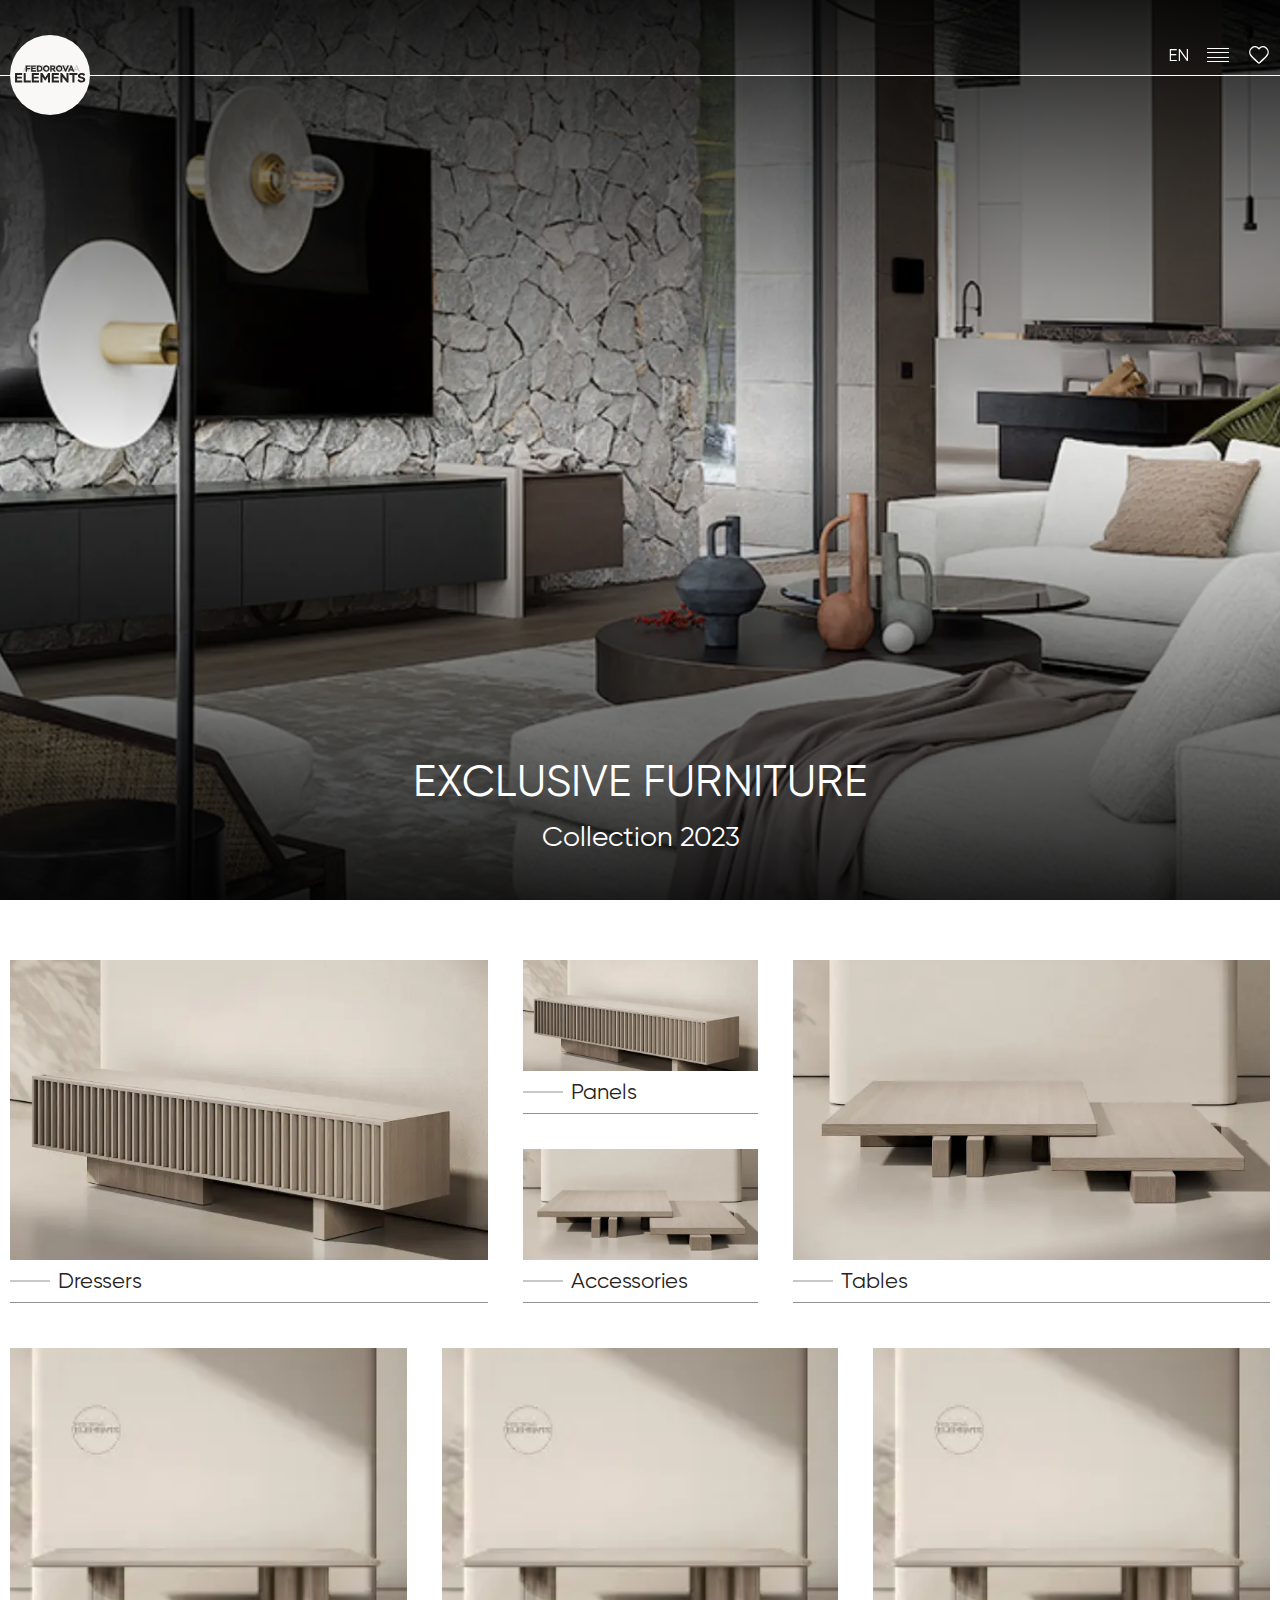
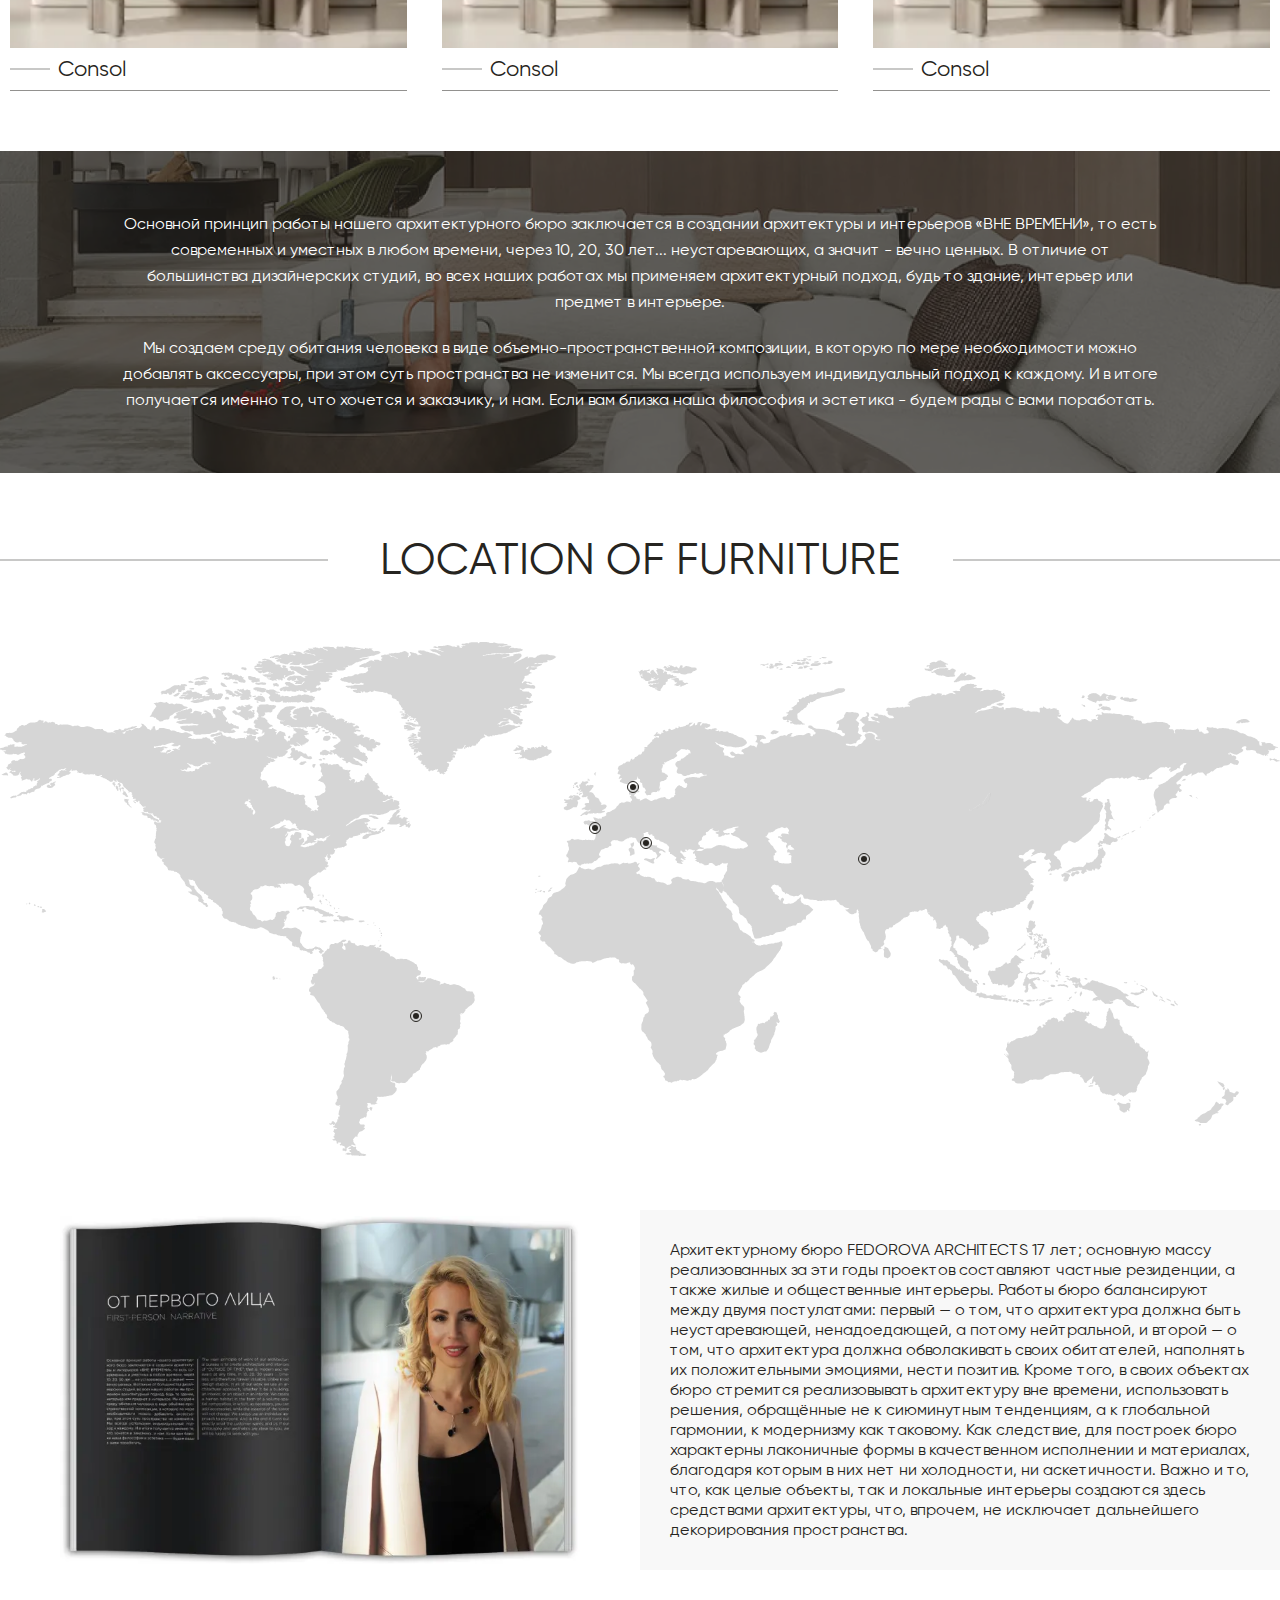
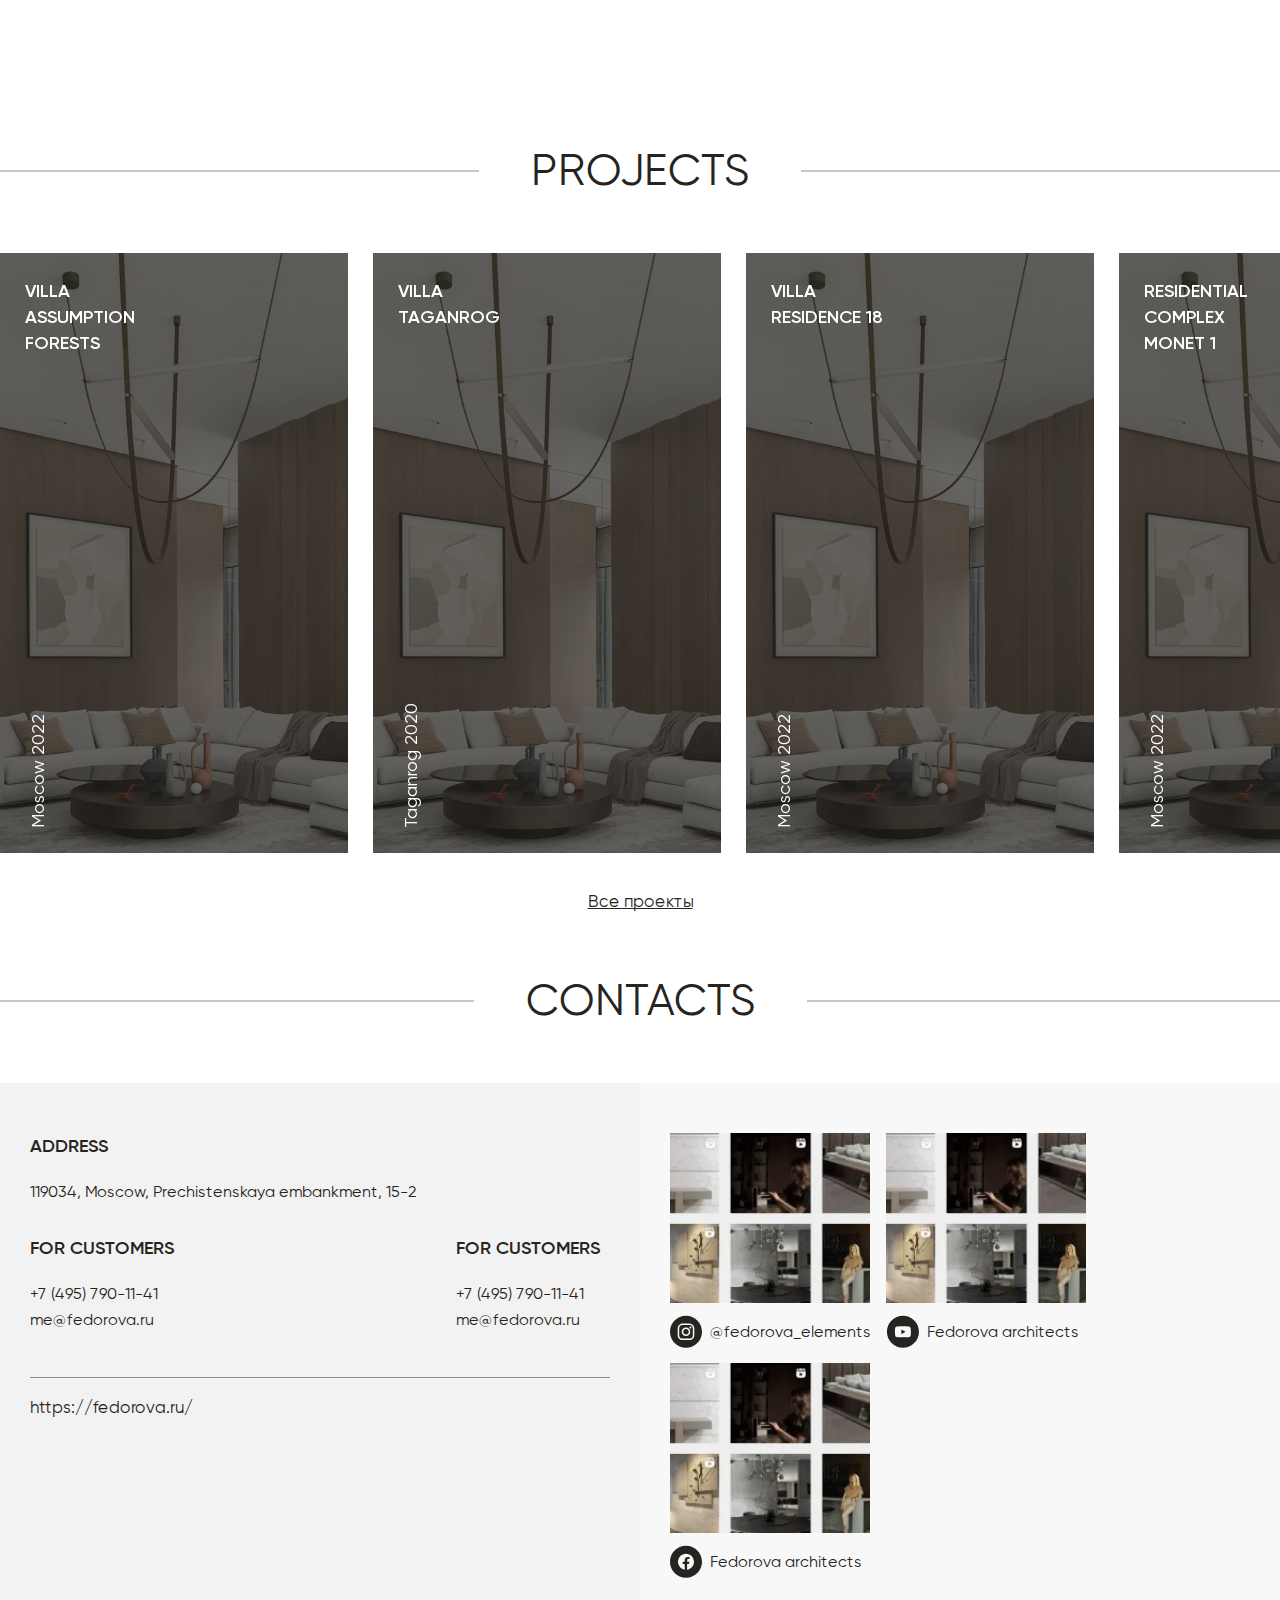
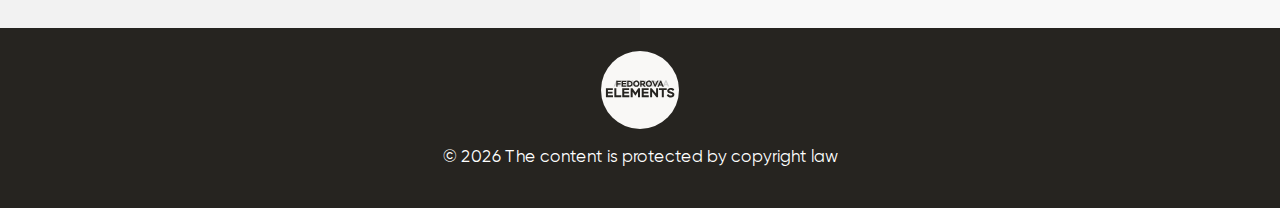
==== commit 78bc8cd9: "fixed" ====
--- a/pages/index/index.html
+++ b/pages/index/index.html
@@ -116,15 +116,7 @@
                         </div>
                     </div>
                     <div class="grid-catalog grid-catalog-bottom">
-                        <div class="grid-item grid-col-1">
-                            <picture class='picture'>
-                                <a href="#"></a>
-                                <source type="image/webp" srcset="../../img/pic-catalog3.webp" />
-                                <img src="../../img/pic-catalog3.jpg" alt="" />
-                            </picture>
-                            <span class="grid-item__name">Racks</span>
-                        </div>
-                        <div class="grid-item grid-col-2">
+                        <div class="grid-item">
                             <picture class='picture'>
                                 <a href="#"></a>
                                 <source type="image/webp" srcset="../../img/pic-catalog4.webp" />
@@ -132,29 +124,23 @@
                             </picture>
                             <span class="grid-item__name">Consol</span>
                         </div>
-                        <div class="grid-item grid-col-3">
-                            <picture class='picture'>
-                                <a href="#"></a>
-                                <source type="image/webp" srcset="../../img/pic-catalog2.webp" />
-                                <img src="../../img/pic-catalog2.jpg" alt="" />
-                            </picture>
-                            <span class="grid-item__name">Consol</span>
-                        </div>
-                        <div class="grid-item grid-col-4">
-                            <picture class='picture'>
-                                <a href="#"></a>
-                                <source type="image/webp" srcset="../../img/pic-catalog2.webp" />
-                                <img src="../../img/pic-catalog2.jpg" alt="" />
-                            </picture>
-                            <span class="grid-item__name">Consol</span>
-                        </div>
-                        <div class="grid-item grid-col-5">
+
+                        <div class="grid-item">
                             <picture class='picture'>
                                 <a href="#"></a>
                                 <source type="image/webp" srcset="../../img/pic-catalog4.webp" />
                                 <img src="../../img/pic-catalog4.jpg" alt="" />
                             </picture>
-                            <span class="grid-item__name">Stands</span>
+                            <span class="grid-item__name">Consol</span>
+                        </div>
+
+                        <div class="grid-item">
+                            <picture class='picture'>
+                                <a href="#"></a>
+                                <source type="image/webp" srcset="../../img/pic-catalog4.webp" />
+                                <img src="../../img/pic-catalog4.jpg" alt="" />
+                            </picture>
+                            <span class="grid-item__name">Consol</span>
                         </div>
                     </div>
                 </div>
--- a/css/style.css
+++ b/css/style.css
@@ -583,7 +583,7 @@
   padding: 0;
   margin: 0;
   width: 100%;
-  max-width: 665px;
+  max-width: 616px;
   padding: 50px 0;
 }
 
@@ -612,9 +612,9 @@
   -moz-transition: all 0.3s;
   -o-transition: all 0.3s;
   transition: all 0.3s;
-  position: absolute;
-  right: 29px;
-  top: 32px;
+  position: relative;
+  right: auto;
+  top: auto;
   display: flex;
   z-index: 10;
   font-weight: 400;
@@ -623,9 +623,14 @@
   color: #292929;
   align-items: center;
   gap: 11px;
+  margin-left: auto;
+  margin-bottom: 16px;
 }
 .modal__close:hover {
   opacity: 0.75;
+}
+.modal__close svg {
+  pointer-events: none;
 }
 
 .modal__content .scroll::-webkit-scrollbar {
@@ -658,7 +663,7 @@
   background-repeat: no-repeat;
   background-position: center;
   background-size: contain;
-  padding: 30px;
+  padding: 32px;
   -webkit-border-radius: 10px;
   -moz-border-radius: 10px;
   -ms-border-radius: 10px;
@@ -855,6 +860,32 @@
   padding-top: 140px;
 }
 
+@media (min-width: 1200px) {
+  _:-webkit-any-link,
+  :root body.modal-open {
+    padding-right: 17px;
+  }
+  _:-webkit-any-link .header,
+  :root body.modal-open .header {
+    width: calc(100% - 17px);
+  }
+  _:-webkit-any-link,
+  :root .hidden {
+    padding-right: 17px;
+  }
+  _:-webkit-any-link .header,
+  :root .hidden .header {
+    width: calc(100% - 17px);
+  }
+  _:-webkit-any-link,
+  :root body.compensate-for-scrollbar {
+    padding-right: 17px;
+  }
+  _:-webkit-any-link .header,
+  :root body.compensate-for-scrollbar .header {
+    width: calc(100% - 17px);
+  }
+}
 .btn {
   -webkit-appearance: none;
   -webkit-transition: all 0.3s;
@@ -932,7 +963,7 @@
   width: 100%;
   padding: 35px 0;
   color: rgb(255, 255, 255);
-  transition: all 0.3s;
+  transition: padding 0.3s, color 0.3s, background-color 0.3s;
 }
 .header::before {
   content: "";
@@ -1085,7 +1116,7 @@
   grid-template-columns: 1fr 235px 1fr;
 }
 .grid-catalog.grid-catalog-bottom {
-  grid-template-areas: "col1 col2  col3  col3" "col1 col4  col4 col5";
+  grid-template-areas: "col1 col2 col3 col3" "col2 col2 col2 ";
 }
 .grid-item {
   grid-row: 1/3;
@@ -1822,6 +1853,26 @@
   text-indent: 200%;
   white-space: nowrap;
 }
+.product-item .picture .btn-favorite {
+  position: absolute;
+  right: 24px;
+  left: auto;
+  top: 24px;
+  z-index: 10;
+  width: auto;
+  height: auto;
+  text-indent: inherit;
+}
+.product-item .picture .btn-favorite.active svg path {
+  fill: #262420;
+}
+.product-item .picture .btn-favorite svg {
+  width: 32px;
+  height: 32px;
+}
+.product-item .picture .btn-favorite svg path {
+  stroke: #262420;
+}
 
 .product-item__link {
   position: relative;
@@ -2245,6 +2296,9 @@
 .btn-add-favorite svg {
   pointer-events: none;
 }
+.btn-add-favorite.active svg {
+  fill: #262420;
+}
 
 .card-info__head {
   margin-bottom: 40px;
@@ -2465,6 +2519,50 @@
   padding: 30px 0 0;
 }
 
+.card-modal {
+  display: flex;
+  gap: 33px;
+}
+.card-modal .picture {
+  position: relative;
+  width: 235px;
+  height: 235px;
+}
+.card-modal .picture img {
+  position: absolute;
+  left: 0;
+  top: 0;
+  width: 100%;
+  height: 100%;
+}
+.card-modal__content {
+  width: calc(100% - 235px);
+  color: #262420;
+  font-size: 18px;
+  font-weight: 400;
+  line-height: 26px;
+  display: flex;
+  flex-direction: column;
+  align-items: flex-start;
+}
+.card-modal__name {
+  color: #262420;
+  font-size: 28px;
+  font-weight: 400;
+  line-height: 32px;
+  margin-bottom: 38px;
+}
+.card-modal__material {
+  text-transform: capitalize;
+}
+.card-modal__color {
+  margin-top: 16px;
+}
+.card-modal__btn {
+  width: 100%;
+  margin-top: 38px;
+}
+
 @media (max-width: 1699px) {
   .container {
     max-width: 1500px;
@@ -3067,6 +3165,14 @@
   }
   .card-descriptions__text {
     margin-top: 16px;
+  }
+  .product-item .picture .btn-favorite {
+    right: 10px;
+    top: 10px;
+  }
+  .product-item .picture .btn-favorite svg {
+    width: 16px;
+    height: 16px;
   }
 }
 @media (max-width: 1023px) {
